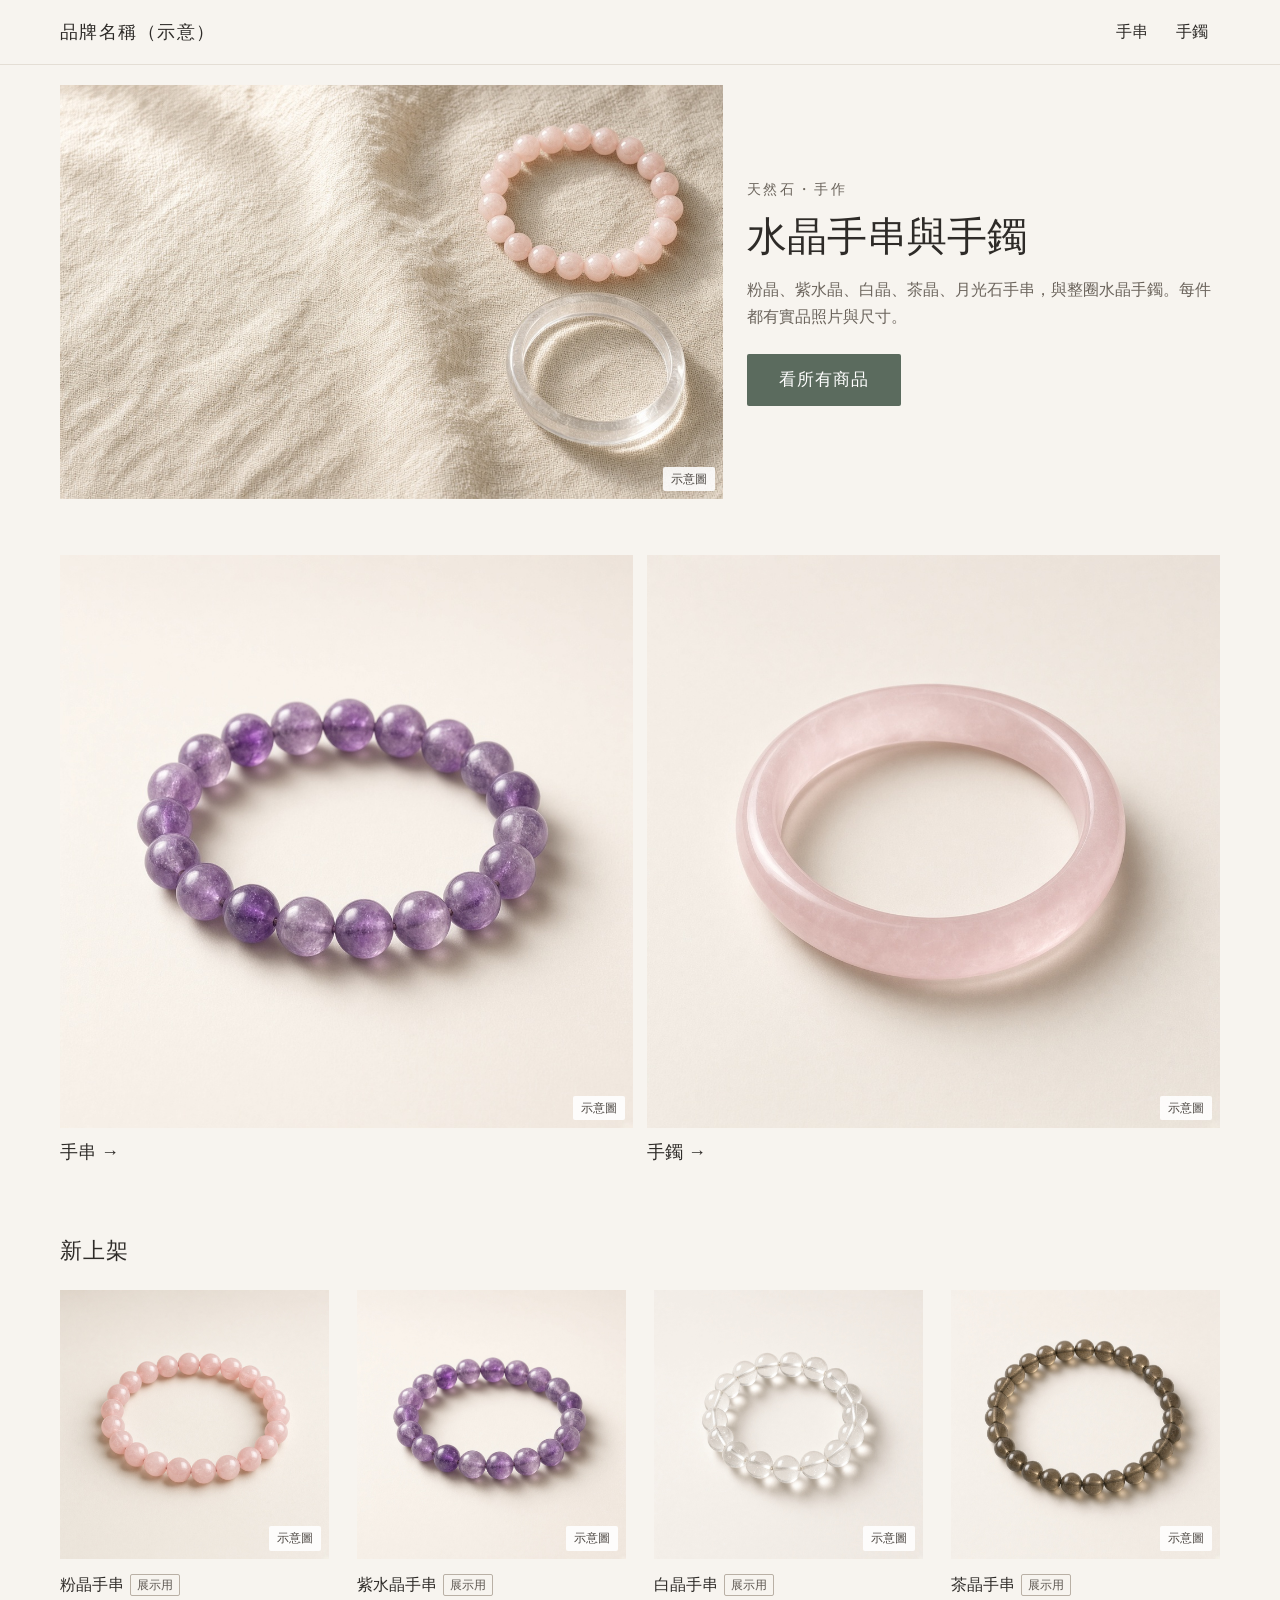
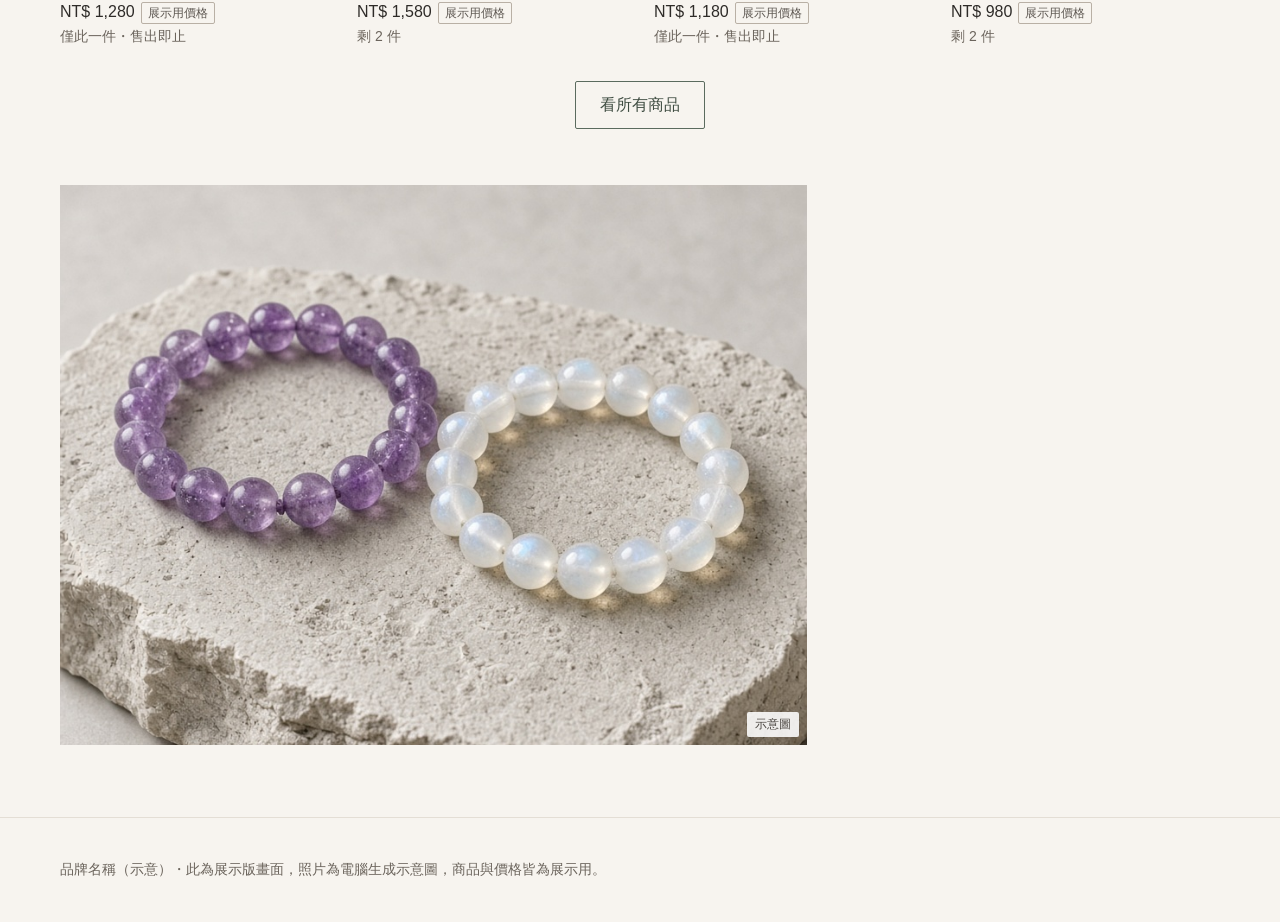
==== index.html @ 48b9628b "crystal showcase static" ====
<!doctype html><html lang="zh-Hant"><meta charset="utf-8"><meta name="viewport" content="width=device-width"><title>首頁</title><style>*{box-sizing:border-box;margin:0}body{font-family:'Noto Sans CJK TC','Noto Sans TC',sans-serif;background:#F7F4EF;color:#2E2B28;font-size:16px;line-height:1.7}
a{color:inherit;text-decoration:none}.wrap{max-width:1200px;margin:0 auto;padding:0 20px}
header{border-bottom:1px solid #E4DED5;background:#F7F4EF}header .wrap{display:flex;align-items:center;justify-content:space-between;min-height:64px}
.brand{font-size:18px;letter-spacing:.08em;font-weight:500}nav{display:flex;gap:4px}nav a{min-height:44px;min-width:44px;padding:0 12px;display:flex;align-items:center;font-size:16px}
.ph{position:relative;overflow:hidden;background:#EFEBE4}.ph img{display:block;width:100%;height:100%;object-fit:cover}
.tag{position:absolute;right:8px;bottom:8px;background:rgba(255,255,255,.88);color:#4A4540;font-size:12px;padding:2px 8px;border-radius:2px}
.demo{display:inline-block;font-size:12px;color:#5E5852;border:1px solid #B9B0A5;border-radius:2px;padding:0 6px;margin-left:6px;vertical-align:middle;line-height:20px;font-weight:400}
.btn{display:inline-flex;align-items:center;justify-content:center;min-height:52px;padding:0 32px;background:#5B6B5E;color:#fff;font-size:17px;letter-spacing:.06em;border-radius:2px}
.btn2{display:inline-flex;align-items:center;justify-content:center;min-height:48px;padding:0 24px;border:1px solid #5B6B5E;color:#3F4D42;font-size:16px;border-radius:2px}
.muted{color:#6B645C}h2{font-size:22px;font-weight:500;letter-spacing:.04em}
.grid{display:grid;grid-template-columns:1fr 1fr;gap:28px 14px}@media(min-width:900px){.grid{grid-template-columns:repeat(4,1fr);gap:40px 28px}}
.card .ph{aspect-ratio:1}.card .nm{margin-top:12px;font-size:16px}.card .pr{font-size:16px;font-weight:500}.card .st{font-size:14px;color:#6B645C}
footer{margin-top:72px;padding:40px 0;border-top:1px solid #E4DED5;font-size:14px;color:#6B645C}</style><body><header><div class="wrap"><a class="brand" href="index.html" style="min-height:44px;display:flex;align-items:center">品牌名稱（示意）</a><nav><a href="list.html">手串</a><a href="list.html">手鐲</a></nav></div></header><section class="wrap" style="padding-top:20px"><div class="hero" style="display:grid;gap:24px">
<div class="ph" style="aspect-ratio:16/10"><img src="photos/b1-linen.jpg" alt="手串與手鐲"><span class="tag">示意圖</span></div>
<div><p class="muted" style="font-size:14px;letter-spacing:.2em">天然石・手作</p><h1 style="font-size:30px;font-weight:500;line-height:1.4;margin:6px 0 12px">水晶手串與手鐲</h1>
<p class="muted" style="margin-bottom:24px">粉晶、紫水晶、白晶、茶晶、月光石手串，與整圈水晶手鐲。每件都有實品照片與尺寸。</p><a class="btn" href="list.html">看所有商品</a></div></div></section>
<section class="wrap" style="margin-top:56px"><div style="display:grid;grid-template-columns:1fr 1fr;gap:14px">
<a href="list.html"><div class="ph" style="aspect-ratio:1"><img src="photos/p2-amethyst.jpg" alt="手串"><span class="tag">示意圖</span></div><div style="min-height:48px;display:flex;align-items:center;font-size:18px">手串 →</div></a>
<a href="list.html"><div class="ph" style="aspect-ratio:1"><img src="photos/p6-rose-quartz-bangle.jpg" alt="手鐲"><span class="tag">示意圖</span></div><div style="min-height:48px;display:flex;align-items:center;font-size:18px">手鐲 →</div></a></div></section>
<section class="wrap" style="margin-top:56px"><h2 style="margin-bottom:20px">新上架</h2><div class="grid"><a class="card" href="product.html"><div class="ph"><img src="photos/p1-rose-quartz.jpg" alt="粉晶手串"><span class="tag">示意圖</span></div><div class="nm">粉晶手串<span class="demo">展示用</span></div><div class="pr">NT$ 1,280<span class="demo">展示用價格</span></div><div class="st">僅此一件・售出即止</div></a><a class="card" href="product.html"><div class="ph"><img src="photos/p2-amethyst.jpg" alt="紫水晶手串"><span class="tag">示意圖</span></div><div class="nm">紫水晶手串<span class="demo">展示用</span></div><div class="pr">NT$ 1,580<span class="demo">展示用價格</span></div><div class="st">剩 2 件</div></a><a class="card" href="product.html"><div class="ph"><img src="photos/p3-clear-quartz.jpg" alt="白晶手串"><span class="tag">示意圖</span></div><div class="nm">白晶手串<span class="demo">展示用</span></div><div class="pr">NT$ 1,180<span class="demo">展示用價格</span></div><div class="st">僅此一件・售出即止</div></a><a class="card" href="product.html"><div class="ph"><img src="photos/p4-smoky-quartz.jpg" alt="茶晶手串"><span class="tag">示意圖</span></div><div class="nm">茶晶手串<span class="demo">展示用</span></div><div class="pr">NT$ 980<span class="demo">展示用價格</span></div><div class="st">剩 2 件</div></a></div>
<div style="text-align:center;margin-top:32px"><a class="btn2" href="list.html">看所有商品</a></div></section>
<section class="wrap" style="margin-top:56px"><div class="ph" style="aspect-ratio:4/3;max-height:560px"><img src="photos/b2-stone.jpg" alt="手串" style="object-position:center 70%"><span class="tag">示意圖</span></div></section>
<style>@media(min-width:900px){.hero{grid-template-columns:1.4fr 1fr;align-items:center}.hero h1{font-size:40px!important}}</style><footer><div class="wrap">品牌名稱（示意）・此為展示版畫面，照片為電腦生成示意圖，商品與價格皆為展示用。</div></footer></body></html>
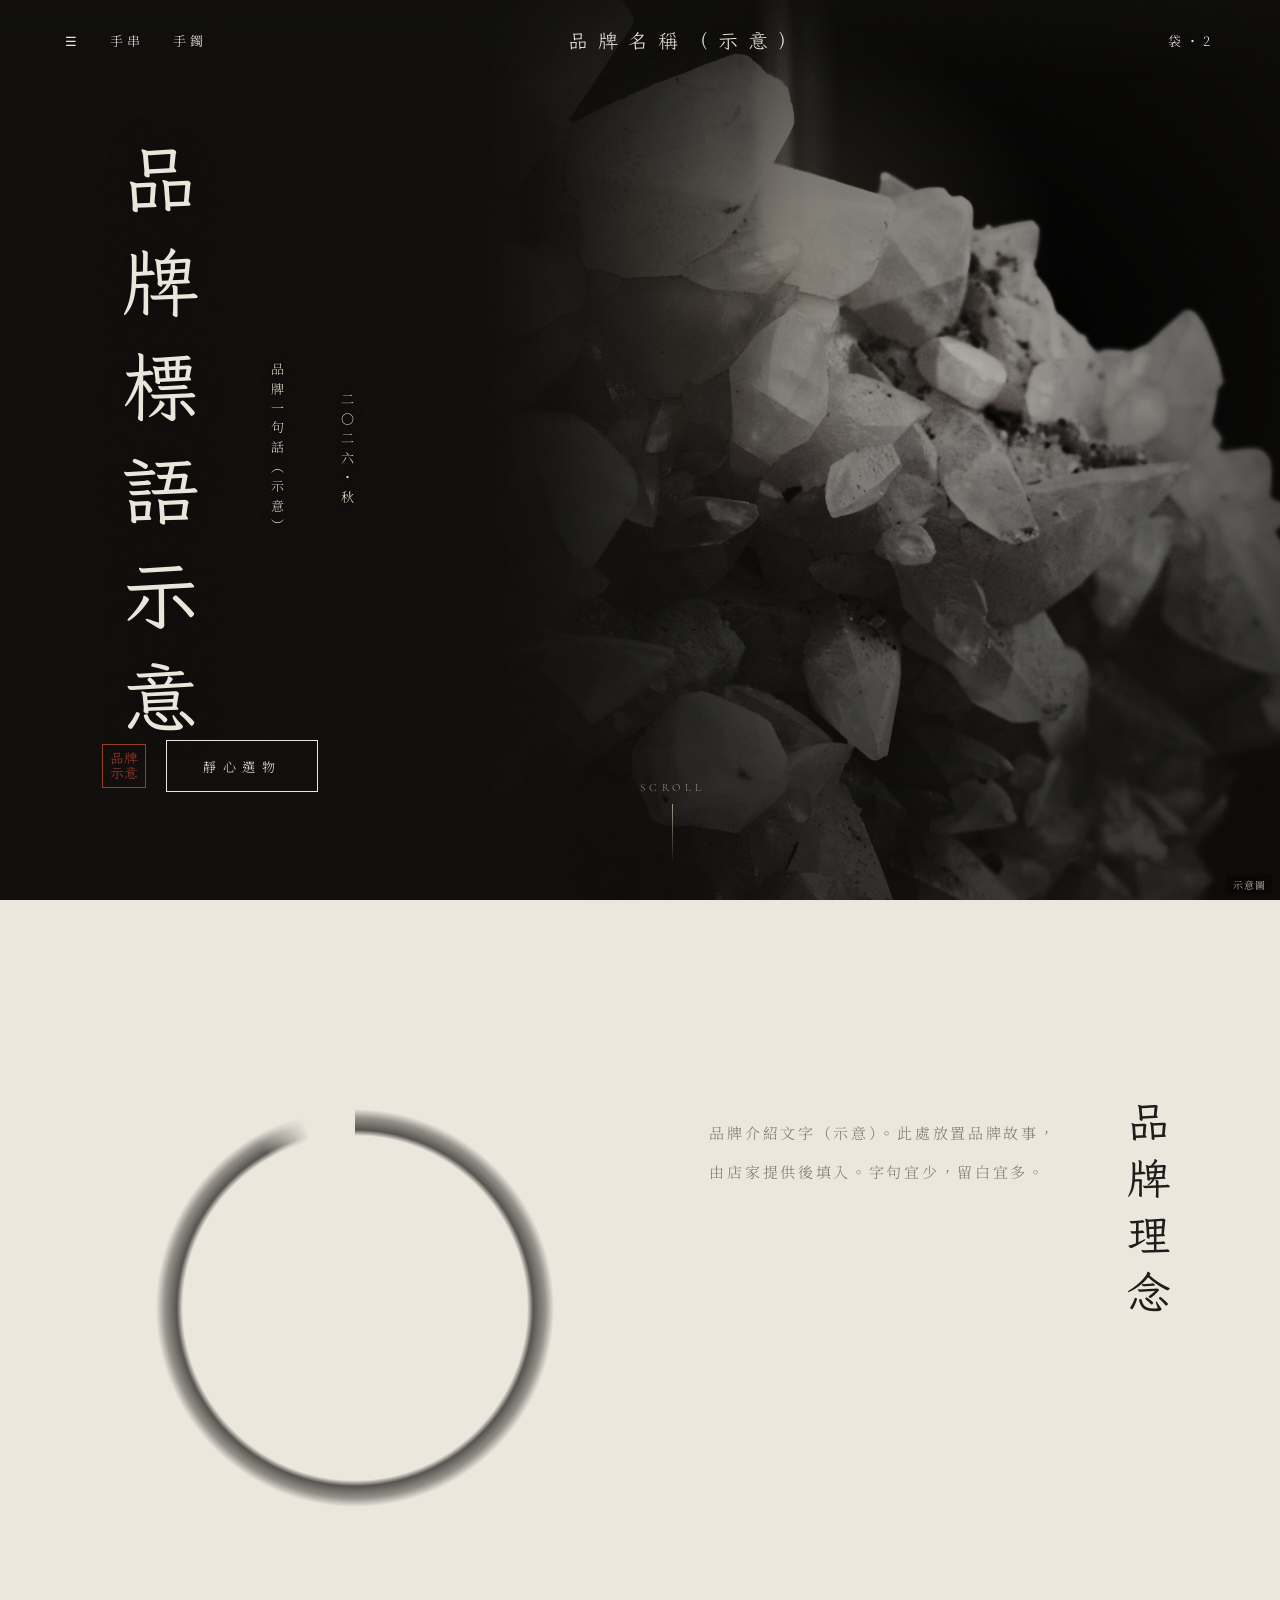
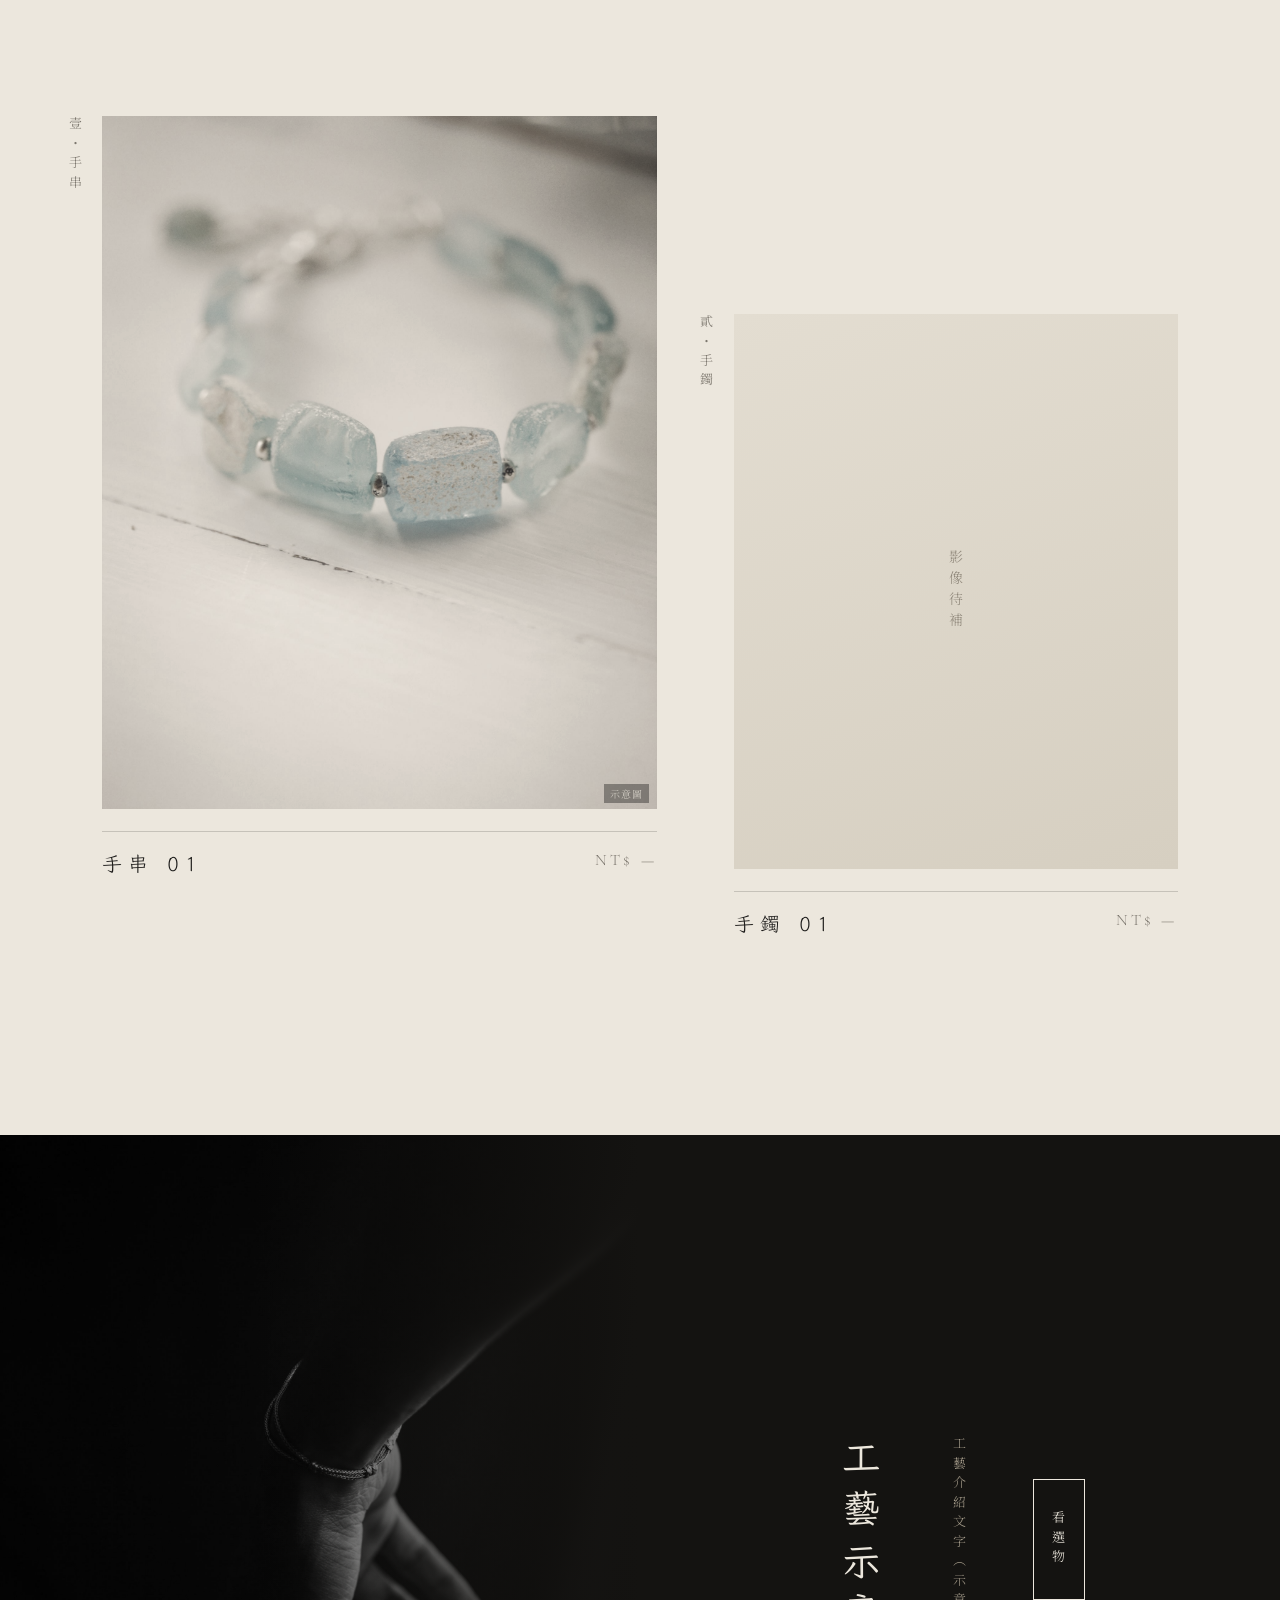
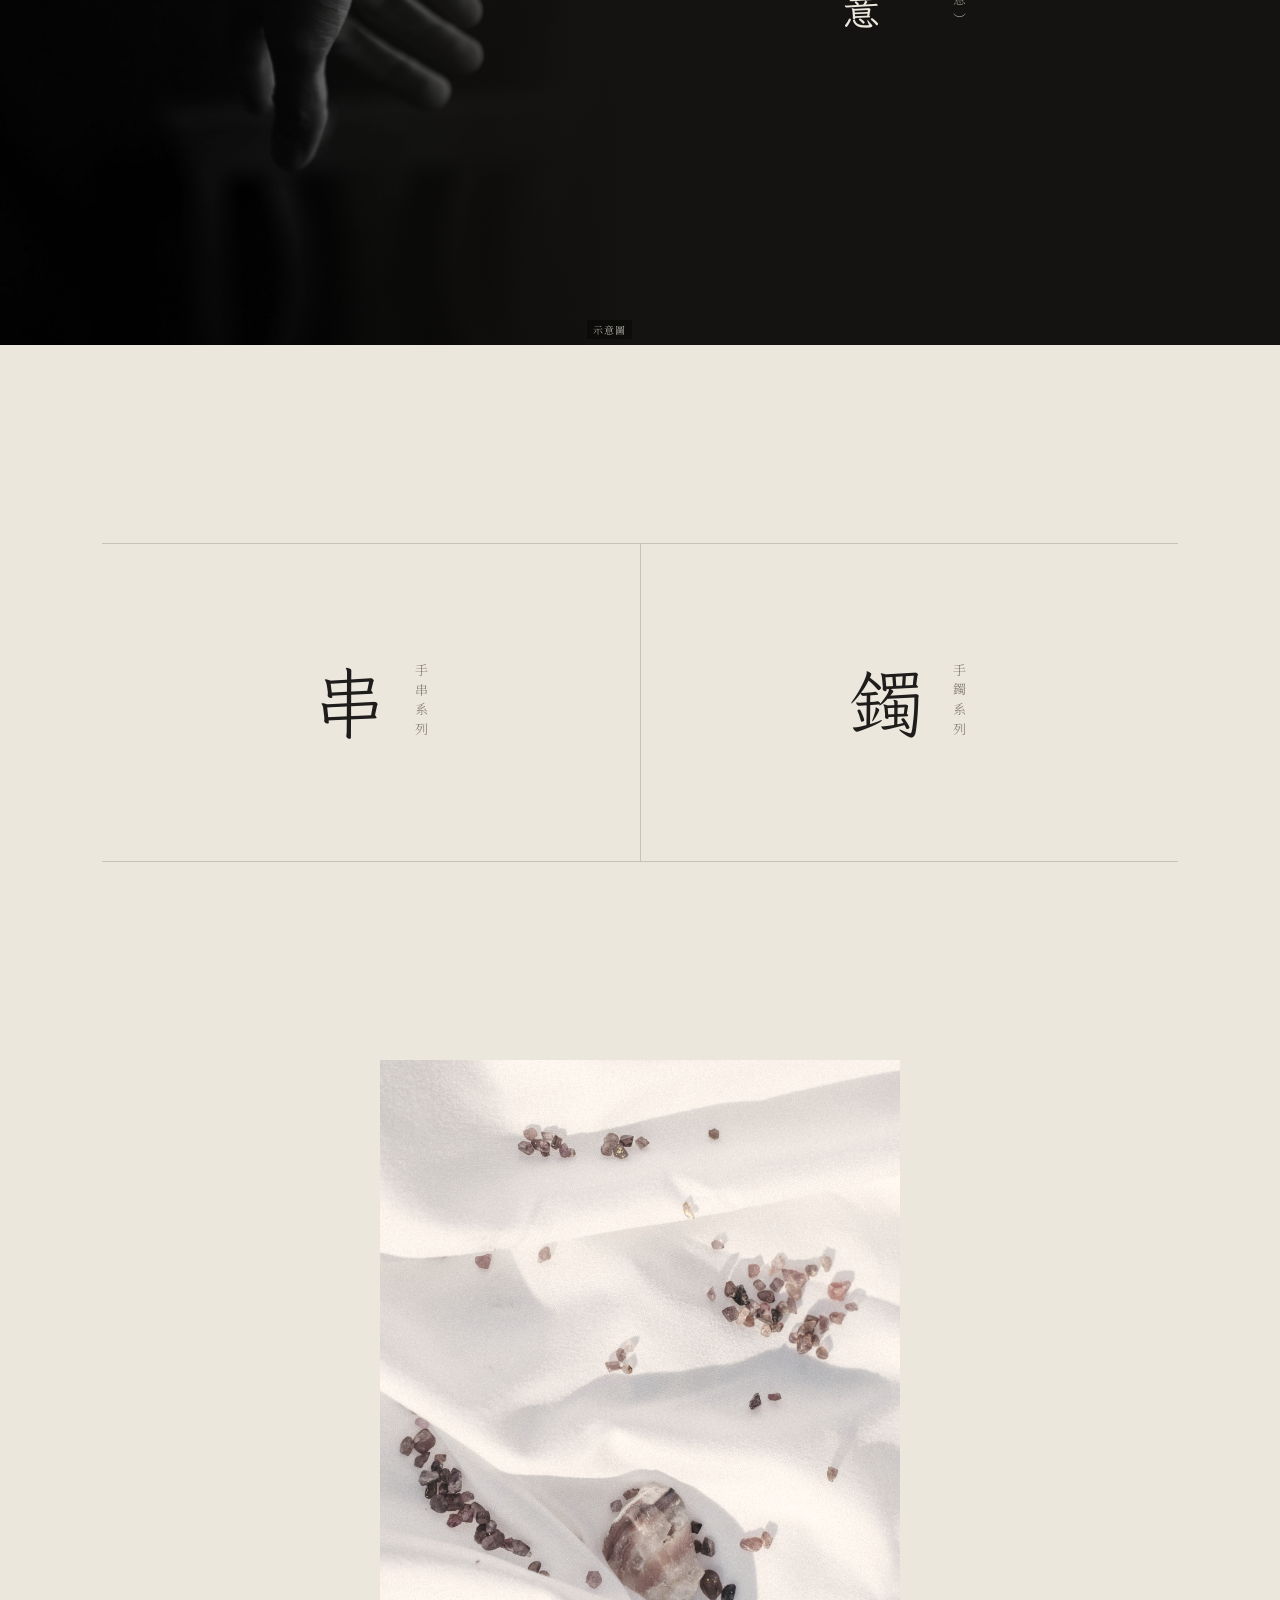
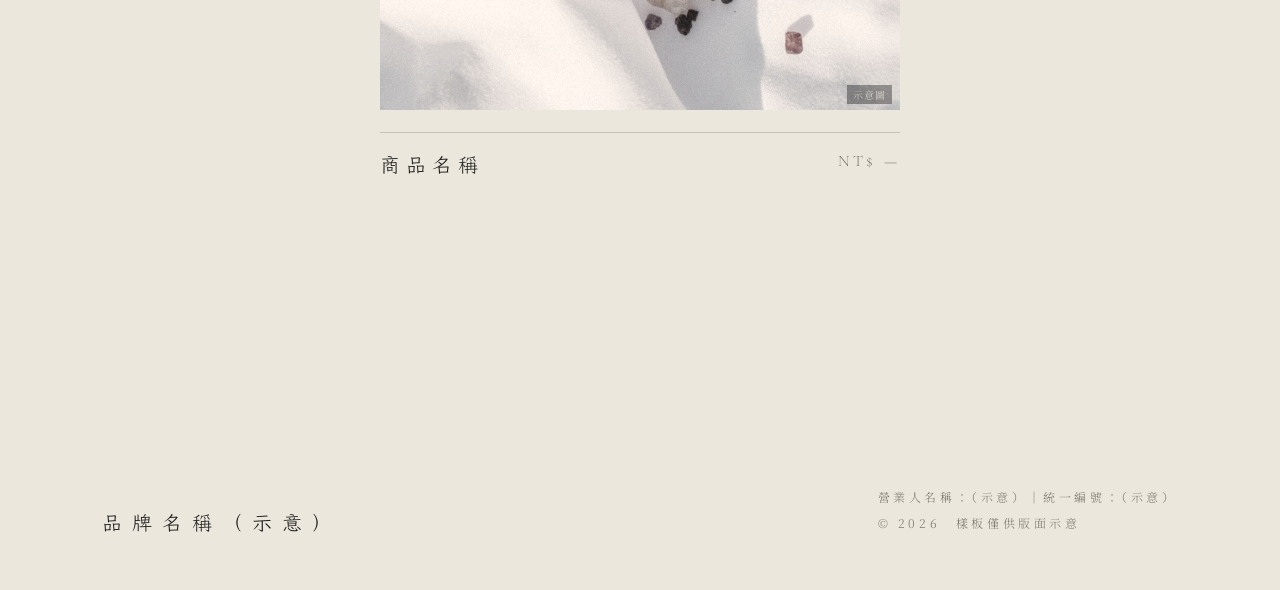
==== commit 5ad74435: "Showcase: switch to v5-zen template (dark/light alternating sections); old beige version kept in old" ====
--- a/index.html
+++ b/index.html
@@ -1,23 +1,77 @@
-<!doctype html><html lang="zh-Hant"><meta charset="utf-8"><meta name="viewport" content="width=device-width"><title>首頁</title><style>*{box-sizing:border-box;margin:0}body{font-family:'Noto Sans CJK TC','Noto Sans TC',sans-serif;background:#F7F4EF;color:#2E2B28;font-size:16px;line-height:1.7}
-a{color:inherit;text-decoration:none}.wrap{max-width:1200px;margin:0 auto;padding:0 20px}
-header{border-bottom:1px solid #E4DED5;background:#F7F4EF}header .wrap{display:flex;align-items:center;justify-content:space-between;min-height:64px}
-.brand{font-size:18px;letter-spacing:.08em;font-weight:500}nav{display:flex;gap:4px}nav a{min-height:44px;min-width:44px;padding:0 12px;display:flex;align-items:center;font-size:16px}
-.ph{position:relative;overflow:hidden;background:#EFEBE4}.ph img{display:block;width:100%;height:100%;object-fit:cover}
-.tag{position:absolute;right:8px;bottom:8px;background:rgba(255,255,255,.88);color:#4A4540;font-size:12px;padding:2px 8px;border-radius:2px}
-.demo{display:inline-block;font-size:12px;color:#5E5852;border:1px solid #B9B0A5;border-radius:2px;padding:0 6px;margin-left:6px;vertical-align:middle;line-height:20px;font-weight:400}
-.btn{display:inline-flex;align-items:center;justify-content:center;min-height:52px;padding:0 32px;background:#5B6B5E;color:#fff;font-size:17px;letter-spacing:.06em;border-radius:2px}
-.btn2{display:inline-flex;align-items:center;justify-content:center;min-height:48px;padding:0 24px;border:1px solid #5B6B5E;color:#3F4D42;font-size:16px;border-radius:2px}
-.muted{color:#6B645C}h2{font-size:22px;font-weight:500;letter-spacing:.04em}
-.grid{display:grid;grid-template-columns:1fr 1fr;gap:28px 14px}@media(min-width:900px){.grid{grid-template-columns:repeat(4,1fr);gap:40px 28px}}
-.card .ph{aspect-ratio:1}.card .nm{margin-top:12px;font-size:16px}.card .pr{font-size:16px;font-weight:500}.card .st{font-size:14px;color:#6B645C}
-footer{margin-top:72px;padding:40px 0;border-top:1px solid #E4DED5;font-size:14px;color:#6B645C}</style><body><header><div class="wrap"><a class="brand" href="index.html" style="min-height:44px;display:flex;align-items:center">品牌名稱（示意）</a><nav><a href="list.html">手串</a><a href="list.html">手鐲</a></nav></div></header><section class="wrap" style="padding-top:20px"><div class="hero" style="display:grid;gap:24px">
-<div class="ph" style="aspect-ratio:16/10"><img src="photos/b1-linen.jpg" alt="手串與手鐲"><span class="tag">示意圖</span></div>
-<div><p class="muted" style="font-size:14px;letter-spacing:.2em">天然石・手作</p><h1 style="font-size:30px;font-weight:500;line-height:1.4;margin:6px 0 12px">水晶手串與手鐲</h1>
-<p class="muted" style="margin-bottom:24px">粉晶、紫水晶、白晶、茶晶、月光石手串，與整圈水晶手鐲。每件都有實品照片與尺寸。</p><a class="btn" href="list.html">看所有商品</a></div></div></section>
-<section class="wrap" style="margin-top:56px"><div style="display:grid;grid-template-columns:1fr 1fr;gap:14px">
-<a href="list.html"><div class="ph" style="aspect-ratio:1"><img src="photos/p2-amethyst.jpg" alt="手串"><span class="tag">示意圖</span></div><div style="min-height:48px;display:flex;align-items:center;font-size:18px">手串 →</div></a>
-<a href="list.html"><div class="ph" style="aspect-ratio:1"><img src="photos/p6-rose-quartz-bangle.jpg" alt="手鐲"><span class="tag">示意圖</span></div><div style="min-height:48px;display:flex;align-items:center;font-size:18px">手鐲 →</div></a></div></section>
-<section class="wrap" style="margin-top:56px"><h2 style="margin-bottom:20px">新上架</h2><div class="grid"><a class="card" href="product.html"><div class="ph"><img src="photos/p1-rose-quartz.jpg" alt="粉晶手串"><span class="tag">示意圖</span></div><div class="nm">粉晶手串<span class="demo">展示用</span></div><div class="pr">NT$ 1,280<span class="demo">展示用價格</span></div><div class="st">僅此一件・售出即止</div></a><a class="card" href="product.html"><div class="ph"><img src="photos/p2-amethyst.jpg" alt="紫水晶手串"><span class="tag">示意圖</span></div><div class="nm">紫水晶手串<span class="demo">展示用</span></div><div class="pr">NT$ 1,580<span class="demo">展示用價格</span></div><div class="st">剩 2 件</div></a><a class="card" href="product.html"><div class="ph"><img src="photos/p3-clear-quartz.jpg" alt="白晶手串"><span class="tag">示意圖</span></div><div class="nm">白晶手串<span class="demo">展示用</span></div><div class="pr">NT$ 1,180<span class="demo">展示用價格</span></div><div class="st">僅此一件・售出即止</div></a><a class="card" href="product.html"><div class="ph"><img src="photos/p4-smoky-quartz.jpg" alt="茶晶手串"><span class="tag">示意圖</span></div><div class="nm">茶晶手串<span class="demo">展示用</span></div><div class="pr">NT$ 980<span class="demo">展示用價格</span></div><div class="st">剩 2 件</div></a></div>
-<div style="text-align:center;margin-top:32px"><a class="btn2" href="list.html">看所有商品</a></div></section>
-<section class="wrap" style="margin-top:56px"><div class="ph" style="aspect-ratio:4/3;max-height:560px"><img src="photos/b2-stone.jpg" alt="手串" style="object-position:center 70%"><span class="tag">示意圖</span></div></section>
-<style>@media(min-width:900px){.hero{grid-template-columns:1.4fr 1fr;align-items:center}.hero h1{font-size:40px!important}}</style><footer><div class="wrap">品牌名稱（示意）・此為展示版畫面，照片為電腦生成示意圖，商品與價格皆為展示用。</div></footer></body></html>+<!doctype html><html lang="zh-Hant"><head><meta charset="utf-8"><meta name="viewport" content="width=device-width,initial-scale=1"><title>品牌名稱（示意）</title>
+<link href="https://fonts.googleapis.com/css2?family=LXGW+WenKai+TC:wght@300;400&family=Noto+Serif+TC:wght@200;300;900&family=Cormorant+Garamond:ital,wght@0,300;1,300&display=swap" rel="stylesheet">
+<style>
+:root{--ink:#1e1d1b;--rice:#ece7dd;--tea:#b9a98c;--ash:#7d786f;--ln:rgba(30,29,27,.18);--wk:'LXGW WenKai TC','Noto Serif TC',serif;--tc:'Noto Serif TC','Noto Serif CJK TC',serif;--en:'Cormorant Garamond',serif}
+*{box-sizing:border-box}body{margin:0;background:var(--rice);color:var(--ink);font-family:var(--tc);font-weight:300}
+body:before{content:"";position:fixed;inset:0;pointer-events:none;z-index:50;opacity:.6;background:url("data:image/svg+xml,%3Csvg xmlns='http://www.w3.org/2000/svg' width='240' height='240'%3E%3Cfilter id='n'%3E%3CfeTurbulence baseFrequency='.6' numOctaves='4'/%3E%3CfeColorMatrix values='0 0 0 0 .3 0 0 0 0 .27 0 0 0 0 .22 0 0 0 .06 0'/%3E%3C/filter%3E%3Crect width='100%25' height='100%25' filter='url(%23n)'/%3E%3C/svg%3E")}
+a{color:inherit;text-decoration:none}
+.v{writing-mode:vertical-rl;letter-spacing:.5em;font-size:13px;color:var(--ash)}
+.tag{position:absolute;right:8px;bottom:6px;z-index:3;font-size:10px;letter-spacing:.1em;color:rgba(236,231,221,.85);background:rgba(0,0,0,.35);padding:2px 6px}
+header{position:fixed;inset:0 0 auto;z-index:20;display:flex;justify-content:space-between;align-items:center;padding:0 4vw;height:80px;color:var(--rice);background:linear-gradient(rgba(16,15,13,.6),transparent)}
+header nav{display:flex}header a{min-height:44px;min-width:44px;display:flex;align-items:center;padding:0 14px;font-size:13px;letter-spacing:.35em}
+.logo{font-family:var(--wk);font-size:20px;letter-spacing:.5em}
+/* hero: dark, single light */
+.hero{position:relative;height:100vh;min-height:640px;background:#100f0d;overflow:hidden;color:var(--rice)}
+.hero .img{position:absolute;right:0;top:0;width:62%;height:100%;overflow:hidden}
+.hero .img img{width:100%;height:100%;object-fit:cover;filter:grayscale(.85) sepia(.15) brightness(.75) contrast(1.15);animation:br 8s ease-out forwards;opacity:0}@keyframes br{to{opacity:1}}
+.hero .img:after{content:"";position:absolute;inset:0;background:linear-gradient(90deg,#100f0d,transparent 40%),radial-gradient(ellipse 55% 50% at 60% 40%,transparent,rgba(16,15,13,.75))}
+.mist{position:absolute;inset:0;background:radial-gradient(ellipse 30% 40% at 62% 30%,rgba(236,220,190,.14),transparent 70%);animation:m 7s ease-in-out infinite alternate;pointer-events:none}@keyframes m{to{transform:translate(-3%,4%);opacity:.6}}
+.hero .t{position:absolute;left:8vw;top:0;bottom:0;display:flex;gap:4vw;align-items:center;z-index:3}
+.hero h1{writing-mode:vertical-rl;font-family:var(--wk);font-weight:400;font-size:clamp(46px,6vw,92px);letter-spacing:.35em;margin:0;line-height:1.5;text-shadow:0 0 30px rgba(0,0,0,.6)}
+.hero .v{color:#e6dccb;text-shadow:0 0 12px rgba(0,0,0,.9),0 0 3px rgba(0,0,0,.8)}
+.seal{display:inline-flex;width:44px;height:44px;border:1px solid #9b3b2a;color:#9b3b2a;font-family:var(--wk);font-size:14px;align-items:center;justify-content:center;line-height:1.1;text-align:center}
+.btn{display:inline-flex;align-items:center;justify-content:center;min-height:52px;padding:0 36px;border:1px solid currentColor;font-size:13px;letter-spacing:.5em;transition:.6s}
+.btn:hover{background:var(--rice);color:var(--ink)}.btn.d:hover{background:var(--ink);color:var(--rice)}
+.scroll{position:absolute;left:50%;bottom:4vh;z-index:3;display:flex;flex-direction:column;align-items:center;gap:10px;color:#9f9786;font-family:var(--en);font-size:11px;letter-spacing:.4em}.scroll:after{content:"";width:1px;height:60px;background:linear-gradient(#9f9786,transparent)}
+section{padding:22vh 8vw;position:relative}
+.ma{display:grid;grid-template-columns:1fr auto;gap:8vw;align-items:start;max-width:1100px;margin:auto}
+.ma h2{font-family:var(--wk);font-weight:400;font-size:clamp(32px,3.4vw,54px);letter-spacing:.3em;writing-mode:vertical-rl;margin:0;height:auto}
+.ma p{line-height:2.6;letter-spacing:.18em;color:var(--ash);max-width:24em;font-size:15px}
+.enso{width:min(34vw,420px);aspect-ratio:1;border-radius:50%;position:relative;margin:auto;background:radial-gradient(circle at 50% 50%,transparent 58%,rgba(30,29,27,.85) 60%,rgba(30,29,27,.5) 64%,transparent 67%);-webkit-mask:conic-gradient(#000 0 330deg,transparent 345deg);mask:conic-gradient(#000 0 330deg,transparent 345deg);opacity:.85}
+.items{display:grid;grid-template-columns:5fr 4fr;gap:6vw;max-width:1200px;margin:auto}
+.item{position:relative}.item .pic{position:relative;overflow:hidden;background:#d8d1c4}.item .pic img{width:100%;display:block;aspect-ratio:4/5;object-fit:cover;filter:grayscale(.6) sepia(.12);transition:transform 1.8s cubic-bezier(.2,.7,.2,1),filter 1.2s}.item:hover img{transform:scale(1.05);filter:grayscale(.2)}
+.item .info{display:flex;justify-content:space-between;align-items:flex-start;margin-top:22px;border-top:1px solid var(--ln);padding-top:18px}
+.item .nm{font-family:var(--wk);font-size:20px;letter-spacing:.3em}.item .pr{font-family:var(--en);letter-spacing:.2em;color:var(--ash)}
+.item .vv{position:absolute;left:-36px;top:0}
+.item.b{margin-top:22vh}
+.void{aspect-ratio:4/5;display:flex;align-items:center;justify-content:center;background:linear-gradient(160deg,#e3ddd1,#d6cfc1);position:relative}
+.void .v{font-size:14px;color:#8f877a}
+.dark{background:#141311;color:var(--rice);display:grid;grid-template-columns:1fr 1fr;padding:0;min-height:90vh}
+.dark .pic{position:relative;overflow:hidden}.dark .pic img{position:absolute;inset:0;width:100%;height:100%;object-fit:cover;filter:grayscale(1) brightness(.7)}
+.dark .pic:after{content:"";position:absolute;inset:0;background:linear-gradient(90deg,transparent 40%,#141311)}
+.dark .tx{display:flex;gap:5vw;align-items:center;justify-content:center;padding:14vh 6vw}
+.dark h2{writing-mode:vertical-rl;font-family:var(--wk);font-weight:400;font-size:clamp(30px,3vw,48px);letter-spacing:.35em;margin:0}
+.cats{display:grid;grid-template-columns:1fr 1fr;max-width:1100px;margin:auto;border-top:1px solid var(--ln);border-bottom:1px solid var(--ln)}
+.cats a{display:flex;align-items:center;justify-content:center;gap:24px;padding:12vh 0;transition:.6s;min-height:44px}.cats a+a{border-left:1px solid var(--ln)}.cats a:hover{background:rgba(185,169,140,.18)}
+.cats .k{font-family:var(--wk);font-size:clamp(56px,6vw,96px);font-weight:300;color:var(--ink)}
+footer{padding:12vh 8vw 6vh;display:flex;justify-content:space-between;align-items:flex-end;color:var(--ash);font-size:12px;letter-spacing:.3em}
+.rv{opacity:0;filter:blur(6px);transition:opacity 1.8s ease,filter 1.8s ease}.rv.on{opacity:1;filter:none}
+@media(max-width:760px){.scroll{display:none}header nav a.h{display:none}.logo{font-size:15px;letter-spacing:.35em}
+.hero .img{width:100%}.hero .img:after{background:linear-gradient(90deg,rgba(16,15,13,.82),rgba(16,15,13,.35) 75%),linear-gradient(rgba(16,15,13,.6),transparent 30%,rgba(16,15,13,.85))}
+.hero .t{left:8vw;right:8vw;top:14vh;bottom:auto;align-items:flex-start}.hero h1{font-size:44px}.hero .cta{position:absolute;left:8vw;bottom:14vh;z-index:4}
+section{padding:14vh 8vw}.ma{grid-template-columns:1fr;gap:6vh}.ma h2{writing-mode:horizontal-tb}.enso{width:70vw}
+.items{grid-template-columns:1fr;gap:10vh}.item.b{margin-top:0;width:80%;margin-left:auto}.item .vv{display:none}
+.dark{grid-template-columns:1fr}.dark .pic{min-height:56vh}.dark .pic:after{background:linear-gradient(transparent 50%,#141311)}
+.cats a{padding:8vh 0;flex-direction:column;gap:10px}.cats .v{writing-mode:horizontal-tb}footer{flex-direction:column;align-items:flex-start;gap:20px}}
+</style></head><body>
+<header><nav><a href="list.html" aria-label="選單">☰</a><a class="h" href="list.html#s">手串</a><a class="h" href="list.html#b">手鐲</a></nav><a class="logo" href="index.html">品牌名稱（示意）</a><nav><a href="cart.html">袋・2</a></nav></header>
+<div class="hero"><div class="img"><img src="assets/quartz-dark.jpg" alt=""><span class="tag">示意圖</span></div><div class="mist"></div>
+<div class="t"><h1>品牌標語示意</h1><div class="v">品牌一句話（示意）</div><div class="v">二〇二六・秋</div></div>
+<div class="cta" style="position:absolute;left:8vw;bottom:12vh;z-index:4;display:flex;align-items:center;gap:20px"><span class="seal">品牌<br>示意</span><a class="btn" href="list.html">靜心選物</a></div>
+<div class="scroll">SCROLL</div></div>
+
+<section><div class="ma rv"><div><div class="enso"></div></div><div style="display:flex;gap:4vw;flex-direction:row-reverse"><h2>品牌理念</h2><p>品牌介紹文字（示意）。此處放置品牌故事，由店家提供後填入。字句宜少，留白宜多。</p></div></div></section>
+
+<section style="padding-top:0"><div class="items">
+<a class="item rv" href="product.html"><div class="v vv">壹・手串</div><div class="pic"><img src="assets/bracelet-a.jpg" alt=""><span class="tag">示意圖</span></div><div class="info"><span class="nm">手串 01</span><span class="pr">NT$ —</span></div></a>
+<a class="item b rv" href="product.html"><div class="v vv">貳・手鐲</div><div class="void"><span class="v">影像待補</span></div><div class="info"><span class="nm">手鐲 01</span><span class="pr">NT$ —</span></div></a>
+</div></section>
+
+<section class="dark"><div class="pic"><img src="assets/dark-hand.jpg" alt=""><span class="tag">示意圖</span></div><div class="tx rv"><h2>工藝示意</h2><div class="v" style="color:#a39a89;height:16em">工藝介紹文字（示意）</div><a class="btn" href="list.html" style="writing-mode:vertical-rl;padding:30px 0;min-width:52px">看選物</a></div></section>
+
+<section><div class="cats rv"><a href="list.html#s"><span class="k">串</span><span class="v">手串系列</span></a><a href="list.html#b"><span class="k">鐲</span><span class="v">手鐲系列</span></a></div></section>
+
+<section style="padding-top:0;display:grid;place-items:center"><div class="item rv" style="width:min(520px,80vw)"><div class="pic"><img src="assets/stones-fabric.jpg" alt=""><span class="tag">示意圖</span></div><div class="info"><span class="nm">商品名稱</span><span class="pr">NT$ —</span></div></div></section>
+<footer><span class="logo" style="color:var(--ink)">品牌名稱（示意）</span><span style="line-height:2.2">營業人名稱：（示意）｜統一編號：（示意）<br>© 2026　樣板僅供版面示意</span></footer>
+<script>const io=new IntersectionObserver(es=>es.forEach(e=>{if(e.isIntersecting){e.target.classList.add('on');io.unobserve(e.target)}}),{threshold:.1});document.querySelectorAll('.rv').forEach(el=>io.observe(el));</script>
+</body></html>
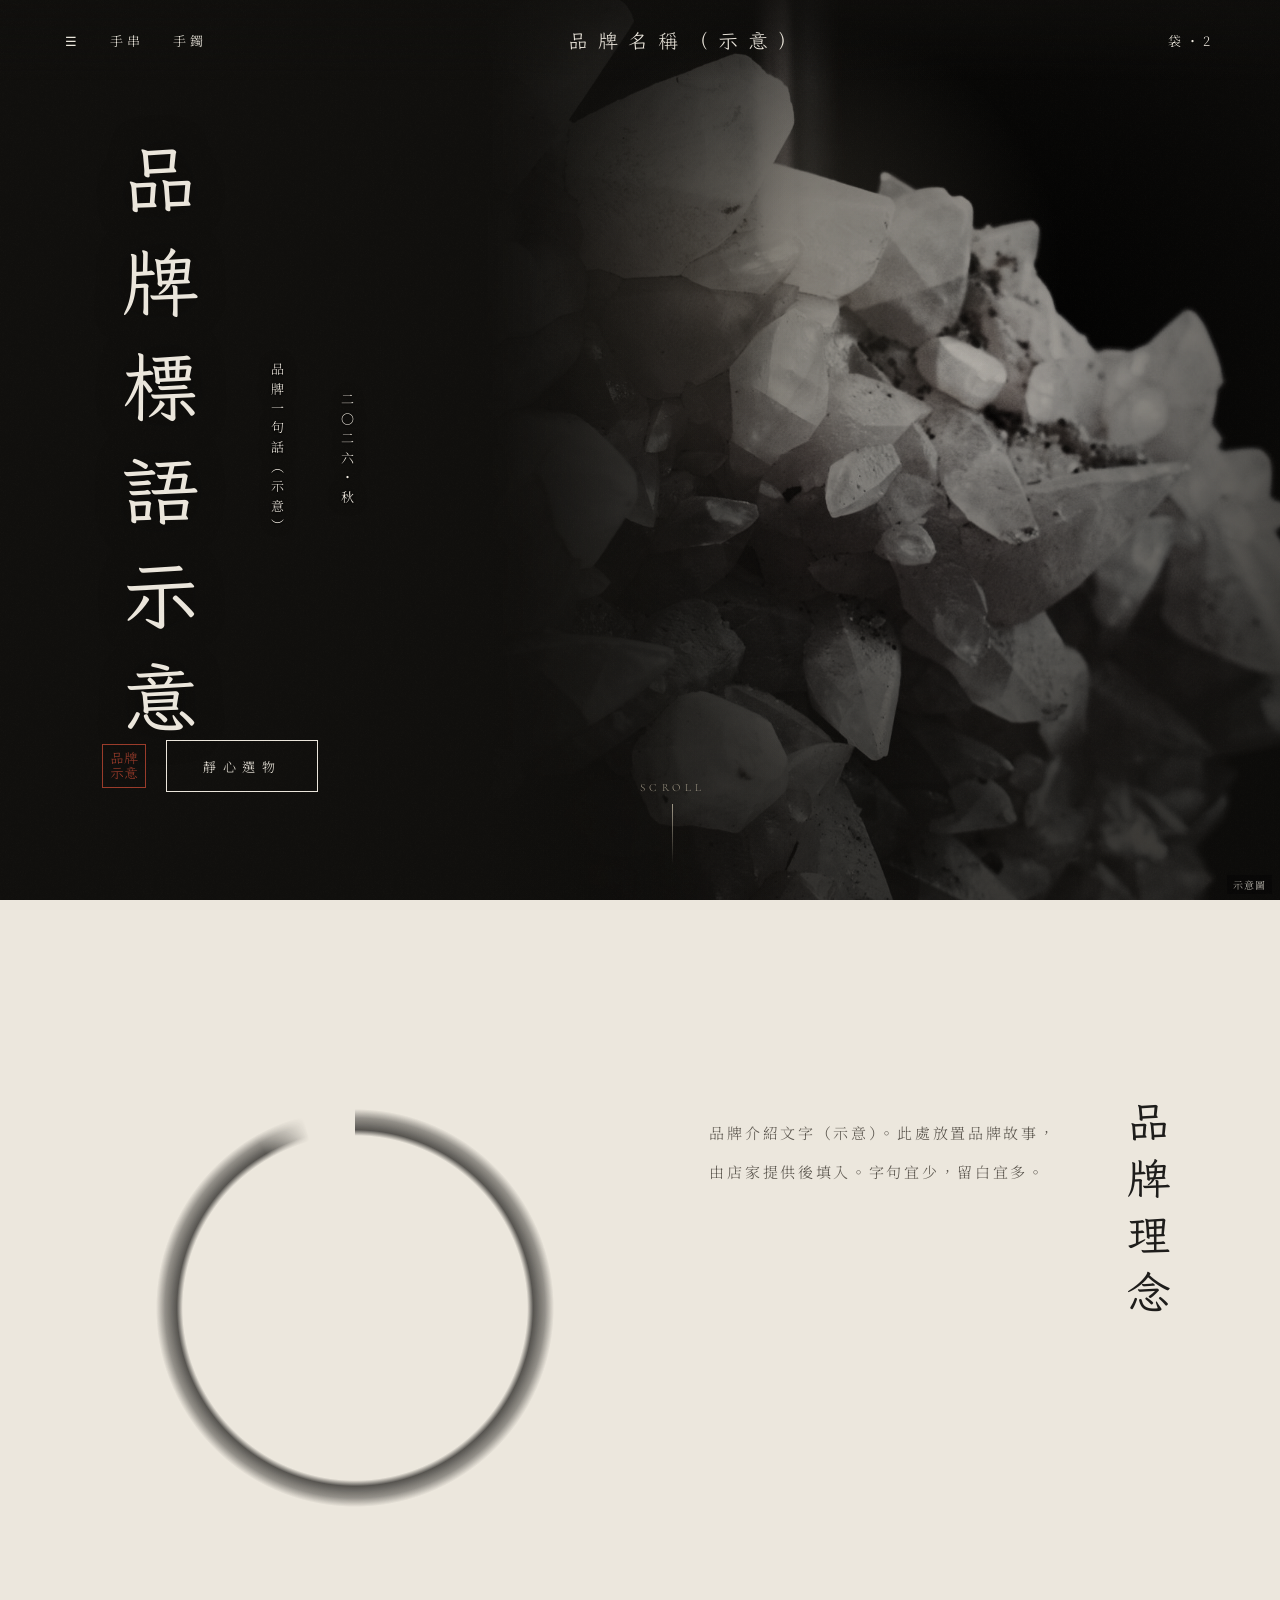
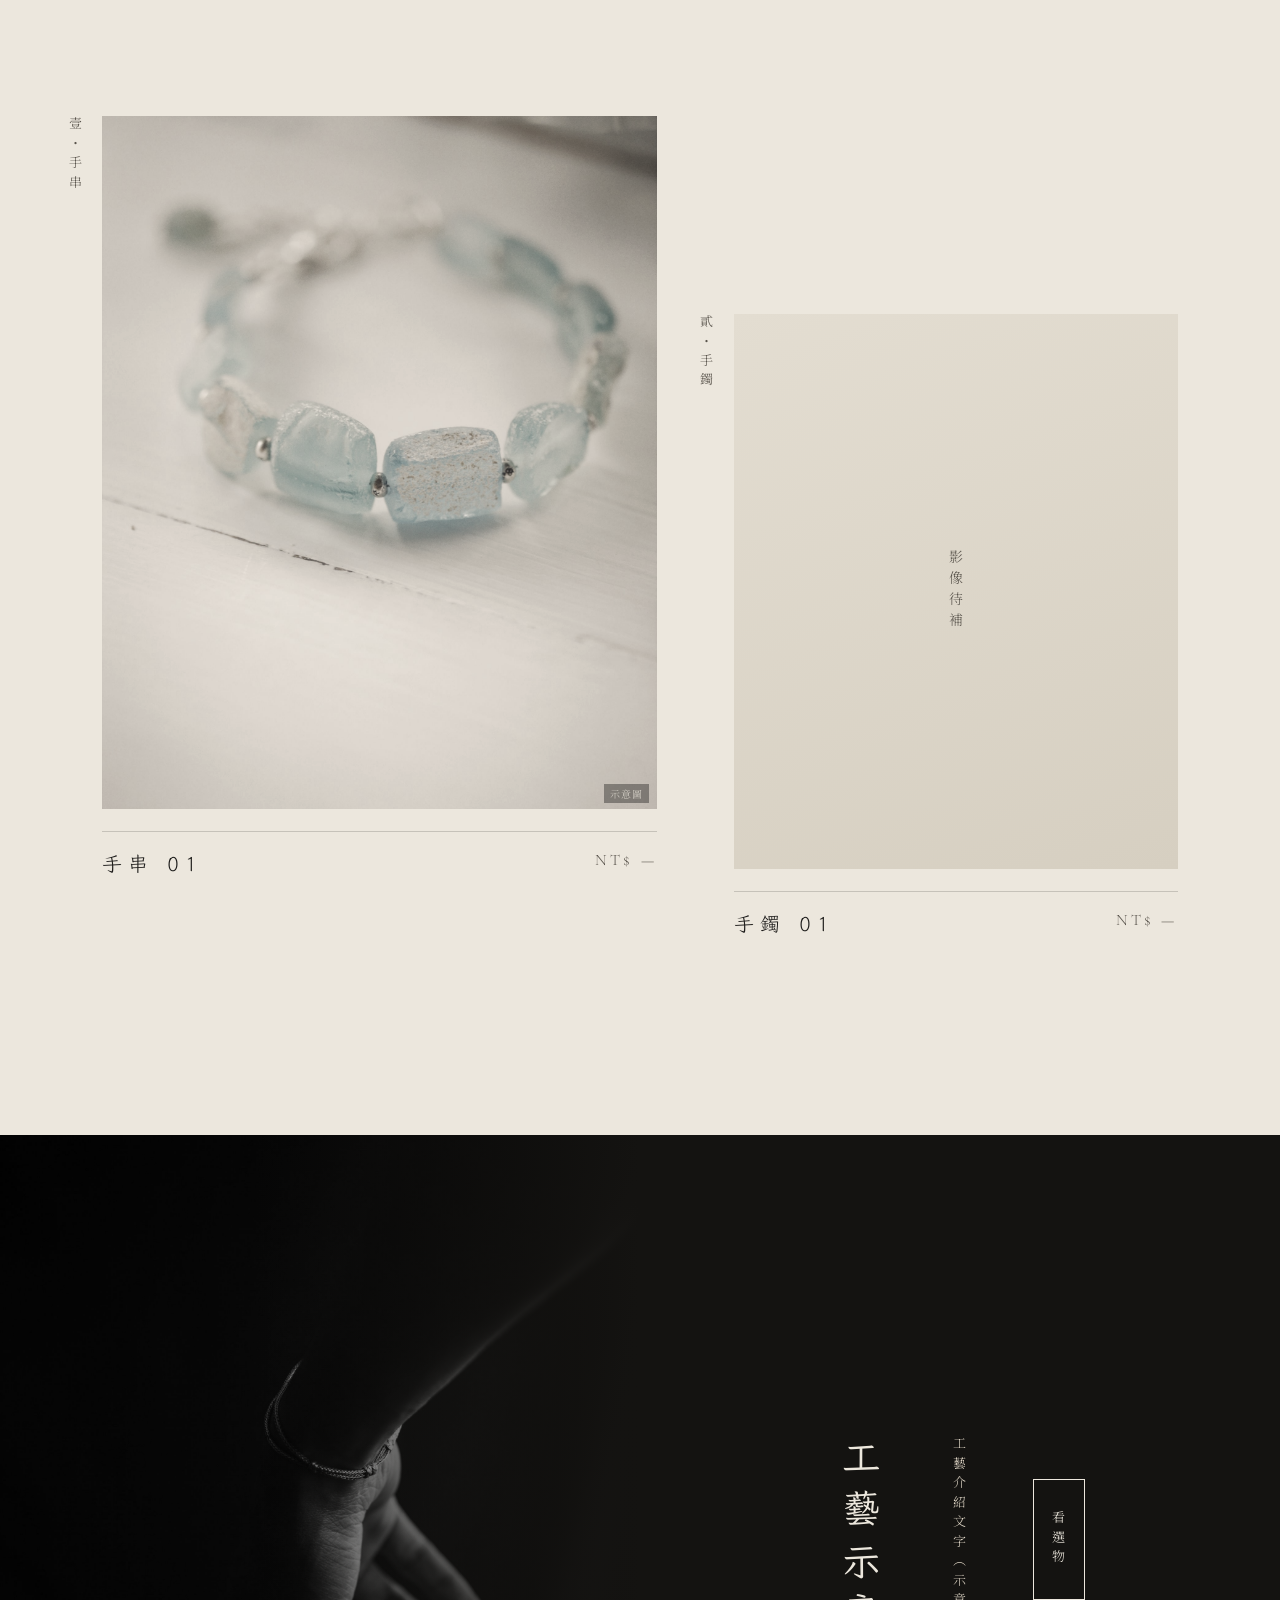
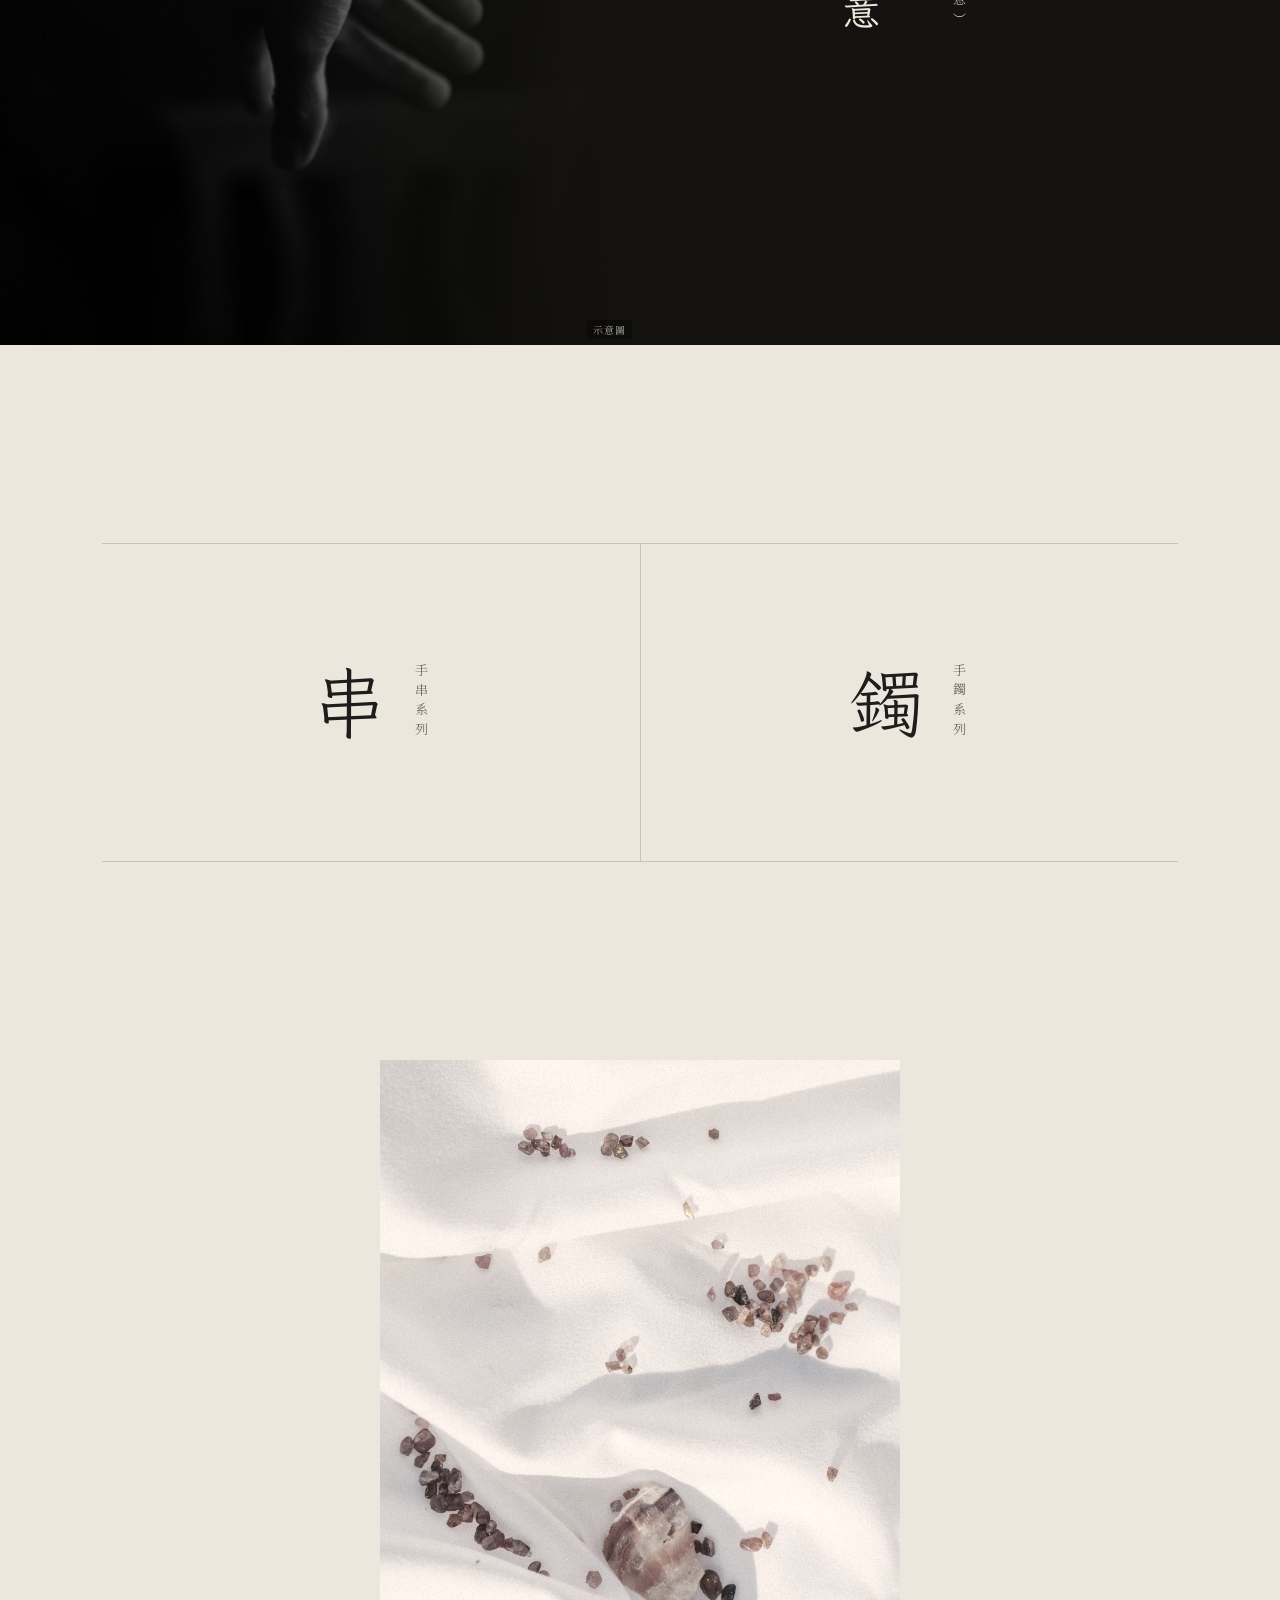
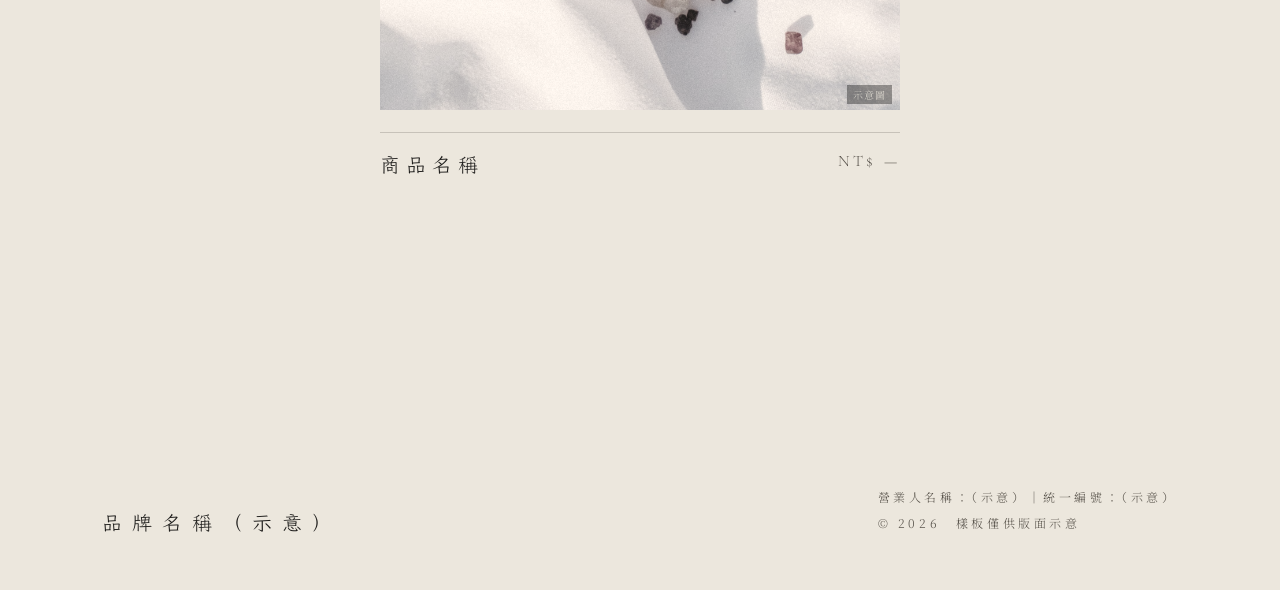
==== commit 7fb78c5e: "小修四項：首頁頁首實底、商品頁底部列、手機篩選面板、小字對比 - index.html：頁首在 hero 內透明，hero 底部距頁首約 60px 時切換為   rgba(236,231,221,.9" ====
--- a/index.html
+++ b/index.html
@@ -1,13 +1,17 @@
 <!doctype html><html lang="zh-Hant"><head><meta charset="utf-8"><meta name="viewport" content="width=device-width,initial-scale=1"><title>品牌名稱（示意）</title>
 <link href="https://fonts.googleapis.com/css2?family=LXGW+WenKai+TC:wght@300;400&family=Noto+Serif+TC:wght@200;300;900&family=Cormorant+Garamond:ital,wght@0,300;1,300&display=swap" rel="stylesheet">
 <style>
-:root{--ink:#1e1d1b;--rice:#ece7dd;--tea:#b9a98c;--ash:#7d786f;--ln:rgba(30,29,27,.18);--wk:'LXGW WenKai TC','Noto Serif TC',serif;--tc:'Noto Serif TC','Noto Serif CJK TC',serif;--en:'Cormorant Garamond',serif}
+:root{--ink:#1e1d1b;--rice:#ece7dd;--tea:#b9a98c;--ash:#5a554d;--ln:rgba(30,29,27,.18);--wk:'LXGW WenKai TC','Noto Serif TC',serif;--tc:'Noto Serif TC','Noto Serif CJK TC',serif;--en:'Cormorant Garamond',serif}
 *{box-sizing:border-box}body{margin:0;background:var(--rice);color:var(--ink);font-family:var(--tc);font-weight:300}
 body:before{content:"";position:fixed;inset:0;pointer-events:none;z-index:50;opacity:.6;background:url("data:image/svg+xml,%3Csvg xmlns='http://www.w3.org/2000/svg' width='240' height='240'%3E%3Cfilter id='n'%3E%3CfeTurbulence baseFrequency='.6' numOctaves='4'/%3E%3CfeColorMatrix values='0 0 0 0 .3 0 0 0 0 .27 0 0 0 0 .22 0 0 0 .06 0'/%3E%3C/filter%3E%3Crect width='100%25' height='100%25' filter='url(%23n)'/%3E%3C/svg%3E")}
 a{color:inherit;text-decoration:none}
 .v{writing-mode:vertical-rl;letter-spacing:.5em;font-size:13px;color:var(--ash)}
 .tag{position:absolute;right:8px;bottom:6px;z-index:3;font-size:10px;letter-spacing:.1em;color:rgba(236,231,221,.85);background:rgba(0,0,0,.35);padding:2px 6px}
-header{position:fixed;inset:0 0 auto;z-index:20;display:flex;justify-content:space-between;align-items:center;padding:0 4vw;height:80px;color:var(--rice);background:linear-gradient(rgba(16,15,13,.6),transparent)}
+header{position:fixed;inset:0 0 auto;z-index:20;display:flex;justify-content:space-between;align-items:center;padding:0 4vw;height:80px;color:var(--rice);transition:color .5s ease}
+/* 頁首：hero 內透明，捲過 hero 後加實底（.solid） */
+header:before,header:after{content:"";position:absolute;inset:0;z-index:-1;pointer-events:none;transition:opacity .5s ease}header:before{background:linear-gradient(rgba(16,15,13,.6),transparent)}
+header:after{background:rgba(236,231,221,.92);-webkit-backdrop-filter:blur(10px);backdrop-filter:blur(10px);border-bottom:1px solid var(--ln);opacity:0}
+header.solid{color:var(--ink)}header.solid:before{opacity:0}header.solid:after{opacity:1}
 header nav{display:flex}header a{min-height:44px;min-width:44px;display:flex;align-items:center;padding:0 14px;font-size:13px;letter-spacing:.35em}
 .logo{font-family:var(--wk);font-size:20px;letter-spacing:.5em}
 /* hero: dark, single light */
@@ -18,7 +22,7 @@
 .mist{position:absolute;inset:0;background:radial-gradient(ellipse 30% 40% at 62% 30%,rgba(236,220,190,.14),transparent 70%);animation:m 7s ease-in-out infinite alternate;pointer-events:none}@keyframes m{to{transform:translate(-3%,4%);opacity:.6}}
 .hero .t{position:absolute;left:8vw;top:0;bottom:0;display:flex;gap:4vw;align-items:center;z-index:3}
 .hero h1{writing-mode:vertical-rl;font-family:var(--wk);font-weight:400;font-size:clamp(46px,6vw,92px);letter-spacing:.35em;margin:0;line-height:1.5;text-shadow:0 0 30px rgba(0,0,0,.6)}
-.hero .v{color:#e6dccb;text-shadow:0 0 12px rgba(0,0,0,.9),0 0 3px rgba(0,0,0,.8)}
+.hero .v{color:#f6f0e6;text-shadow:0 0 14px rgba(0,0,0,.95),0 0 4px rgba(0,0,0,.95),0 1px 2px rgba(0,0,0,.9)}
 .seal{display:inline-flex;width:44px;height:44px;border:1px solid #9b3b2a;color:#9b3b2a;font-family:var(--wk);font-size:14px;align-items:center;justify-content:center;line-height:1.1;text-align:center}
 .btn{display:inline-flex;align-items:center;justify-content:center;min-height:52px;padding:0 36px;border:1px solid currentColor;font-size:13px;letter-spacing:.5em;transition:.6s}
 .btn:hover{background:var(--rice);color:var(--ink)}.btn.d:hover{background:var(--ink);color:var(--rice)}
@@ -35,7 +39,7 @@
 .item .vv{position:absolute;left:-36px;top:0}
 .item.b{margin-top:22vh}
 .void{aspect-ratio:4/5;display:flex;align-items:center;justify-content:center;background:linear-gradient(160deg,#e3ddd1,#d6cfc1);position:relative}
-.void .v{font-size:14px;color:#8f877a}
+.void .v{font-size:14px;color:var(--ash)}
 .dark{background:#141311;color:var(--rice);display:grid;grid-template-columns:1fr 1fr;padding:0;min-height:90vh}
 .dark .pic{position:relative;overflow:hidden}.dark .pic img{position:absolute;inset:0;width:100%;height:100%;object-fit:cover;filter:grayscale(1) brightness(.7)}
 .dark .pic:after{content:"";position:absolute;inset:0;background:linear-gradient(90deg,transparent 40%,#141311)}
@@ -52,7 +56,7 @@
 section{padding:14vh 8vw}.ma{grid-template-columns:1fr;gap:6vh}.ma h2{writing-mode:horizontal-tb}.enso{width:70vw}
 .items{grid-template-columns:1fr;gap:10vh}.item.b{margin-top:0;width:80%;margin-left:auto}.item .vv{display:none}
 .dark{grid-template-columns:1fr}.dark .pic{min-height:56vh}.dark .pic:after{background:linear-gradient(transparent 50%,#141311)}
-.cats a{padding:8vh 0;flex-direction:column;gap:10px}.cats .v{writing-mode:horizontal-tb}footer{flex-direction:column;align-items:flex-start;gap:20px}}
+.cats a{padding:8vh 0;flex-direction:column;gap:10px}.cats .v{writing-mode:horizontal-tb}footer{flex-direction:column;align-items:flex-start;gap:20px;font-size:13px}.v{font-size:13px}.hero .v{font-size:14px}.tag{font-size:13px}}
 </style></head><body>
 <header><nav><a href="list.html" aria-label="選單">☰</a><a class="h" href="list.html#s">手串</a><a class="h" href="list.html#b">手鐲</a></nav><a class="logo" href="index.html">品牌名稱（示意）</a><nav><a href="cart.html">袋・2</a></nav></header>
 <div class="hero"><div class="img"><img src="assets/quartz-dark.jpg" alt=""><span class="tag">示意圖</span></div><div class="mist"></div>
@@ -67,11 +71,12 @@
 <a class="item b rv" href="product.html"><div class="v vv">貳・手鐲</div><div class="void"><span class="v">影像待補</span></div><div class="info"><span class="nm">手鐲 01</span><span class="pr">NT$ —</span></div></a>
 </div></section>
 
-<section class="dark"><div class="pic"><img src="assets/dark-hand.jpg" alt=""><span class="tag">示意圖</span></div><div class="tx rv"><h2>工藝示意</h2><div class="v" style="color:#a39a89;height:16em">工藝介紹文字（示意）</div><a class="btn" href="list.html" style="writing-mode:vertical-rl;padding:30px 0;min-width:52px">看選物</a></div></section>
+<section class="dark"><div class="pic"><img src="assets/dark-hand.jpg" alt=""><span class="tag">示意圖</span></div><div class="tx rv"><h2>工藝示意</h2><div class="v" style="color:#ddd4c4;height:16em">工藝介紹文字（示意）</div><a class="btn" href="list.html" style="writing-mode:vertical-rl;padding:30px 0;min-width:52px">看選物</a></div></section>
 
 <section><div class="cats rv"><a href="list.html#s"><span class="k">串</span><span class="v">手串系列</span></a><a href="list.html#b"><span class="k">鐲</span><span class="v">手鐲系列</span></a></div></section>
 
 <section style="padding-top:0;display:grid;place-items:center"><div class="item rv" style="width:min(520px,80vw)"><div class="pic"><img src="assets/stones-fabric.jpg" alt=""><span class="tag">示意圖</span></div><div class="info"><span class="nm">商品名稱</span><span class="pr">NT$ —</span></div></div></section>
 <footer><span class="logo" style="color:var(--ink)">品牌名稱（示意）</span><span style="line-height:2.2">營業人名稱：（示意）｜統一編號：（示意）<br>© 2026　樣板僅供版面示意</span></footer>
-<script>const io=new IntersectionObserver(es=>es.forEach(e=>{if(e.isIntersecting){e.target.classList.add('on');io.unobserve(e.target)}}),{threshold:.1});document.querySelectorAll('.rv').forEach(el=>io.observe(el));</script>
+<script>const io=new IntersectionObserver(es=>es.forEach(e=>{if(e.isIntersecting){e.target.classList.add('on');io.unobserve(e.target)}}),{threshold:.1});document.querySelectorAll('.rv').forEach(el=>io.observe(el));
+/* hero 底部距頁首約 60px 時切換實底，避免米色區塊上文字看不清 */new IntersectionObserver(([e])=>document.querySelector('header').classList.toggle('solid',!e.isIntersecting),{rootMargin:'-140px 0px 0px 0px'}).observe(document.querySelector('.hero'))</script>
 </body></html>
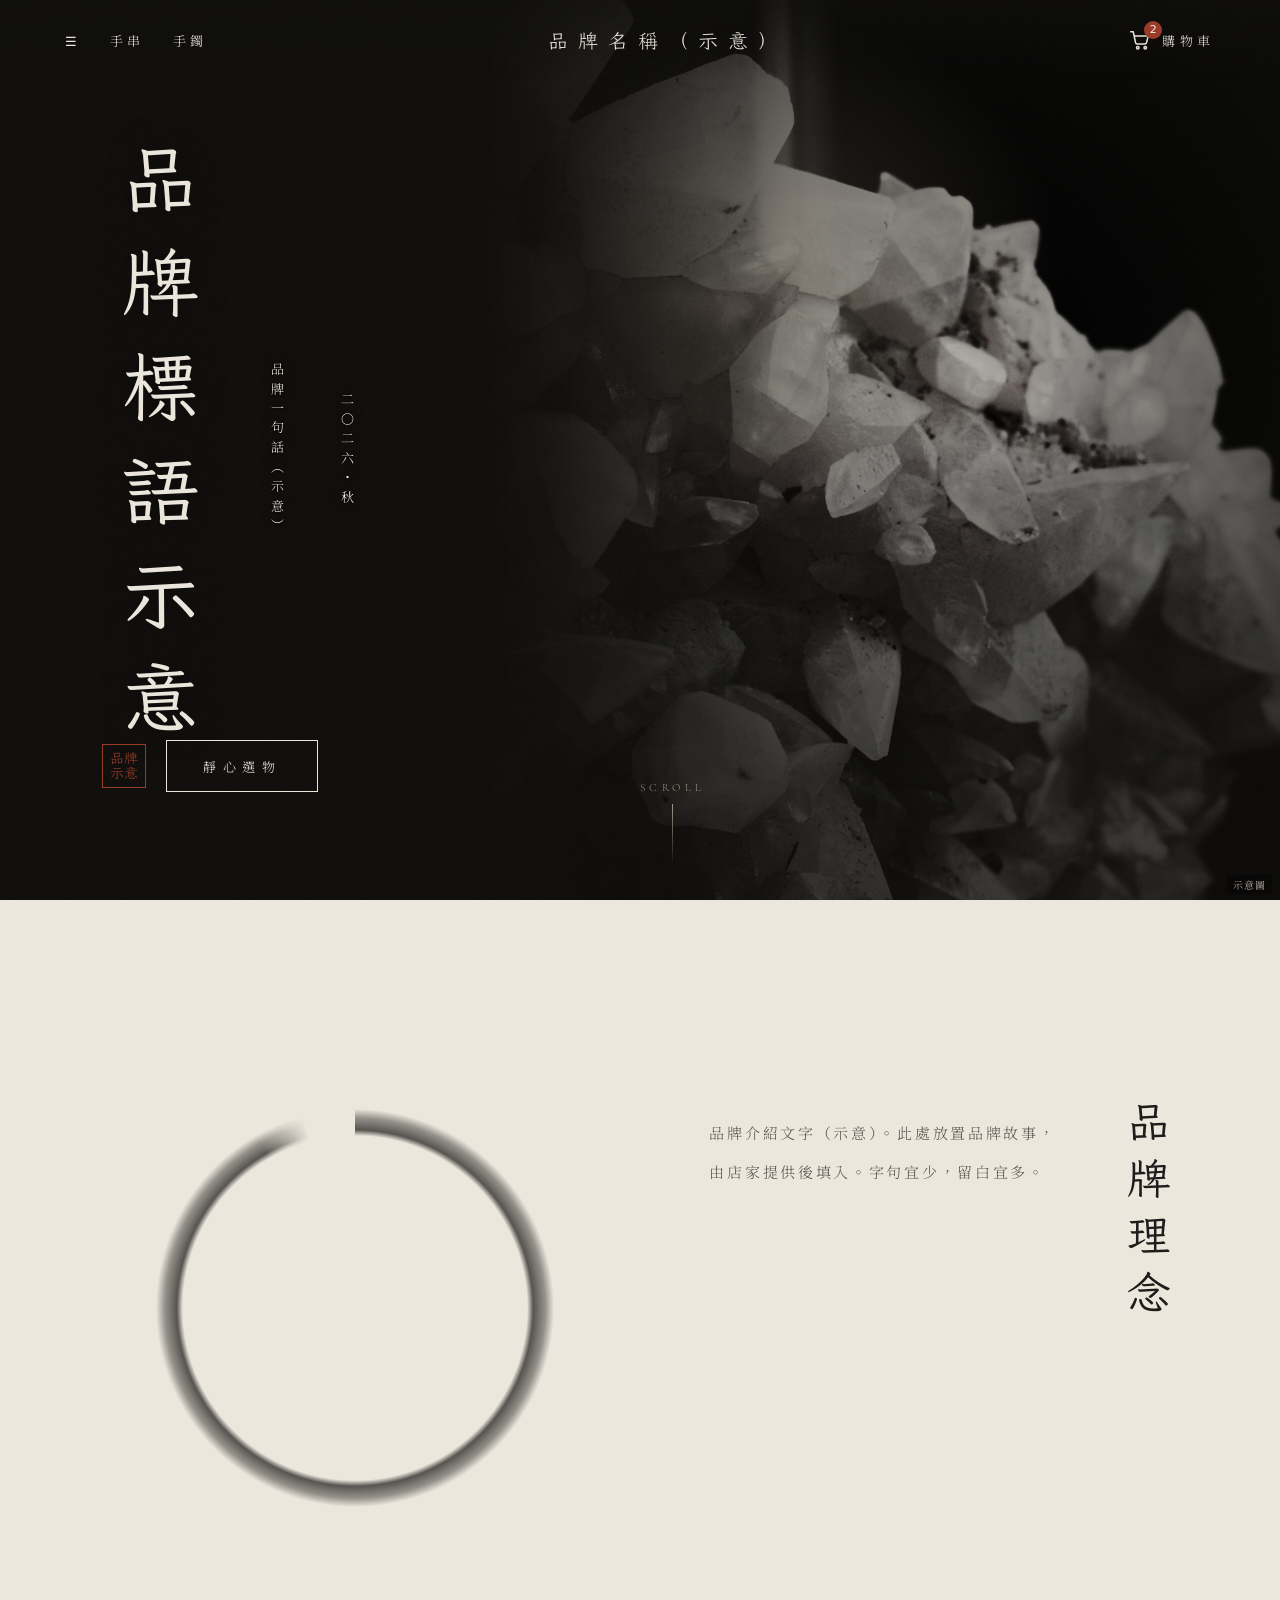
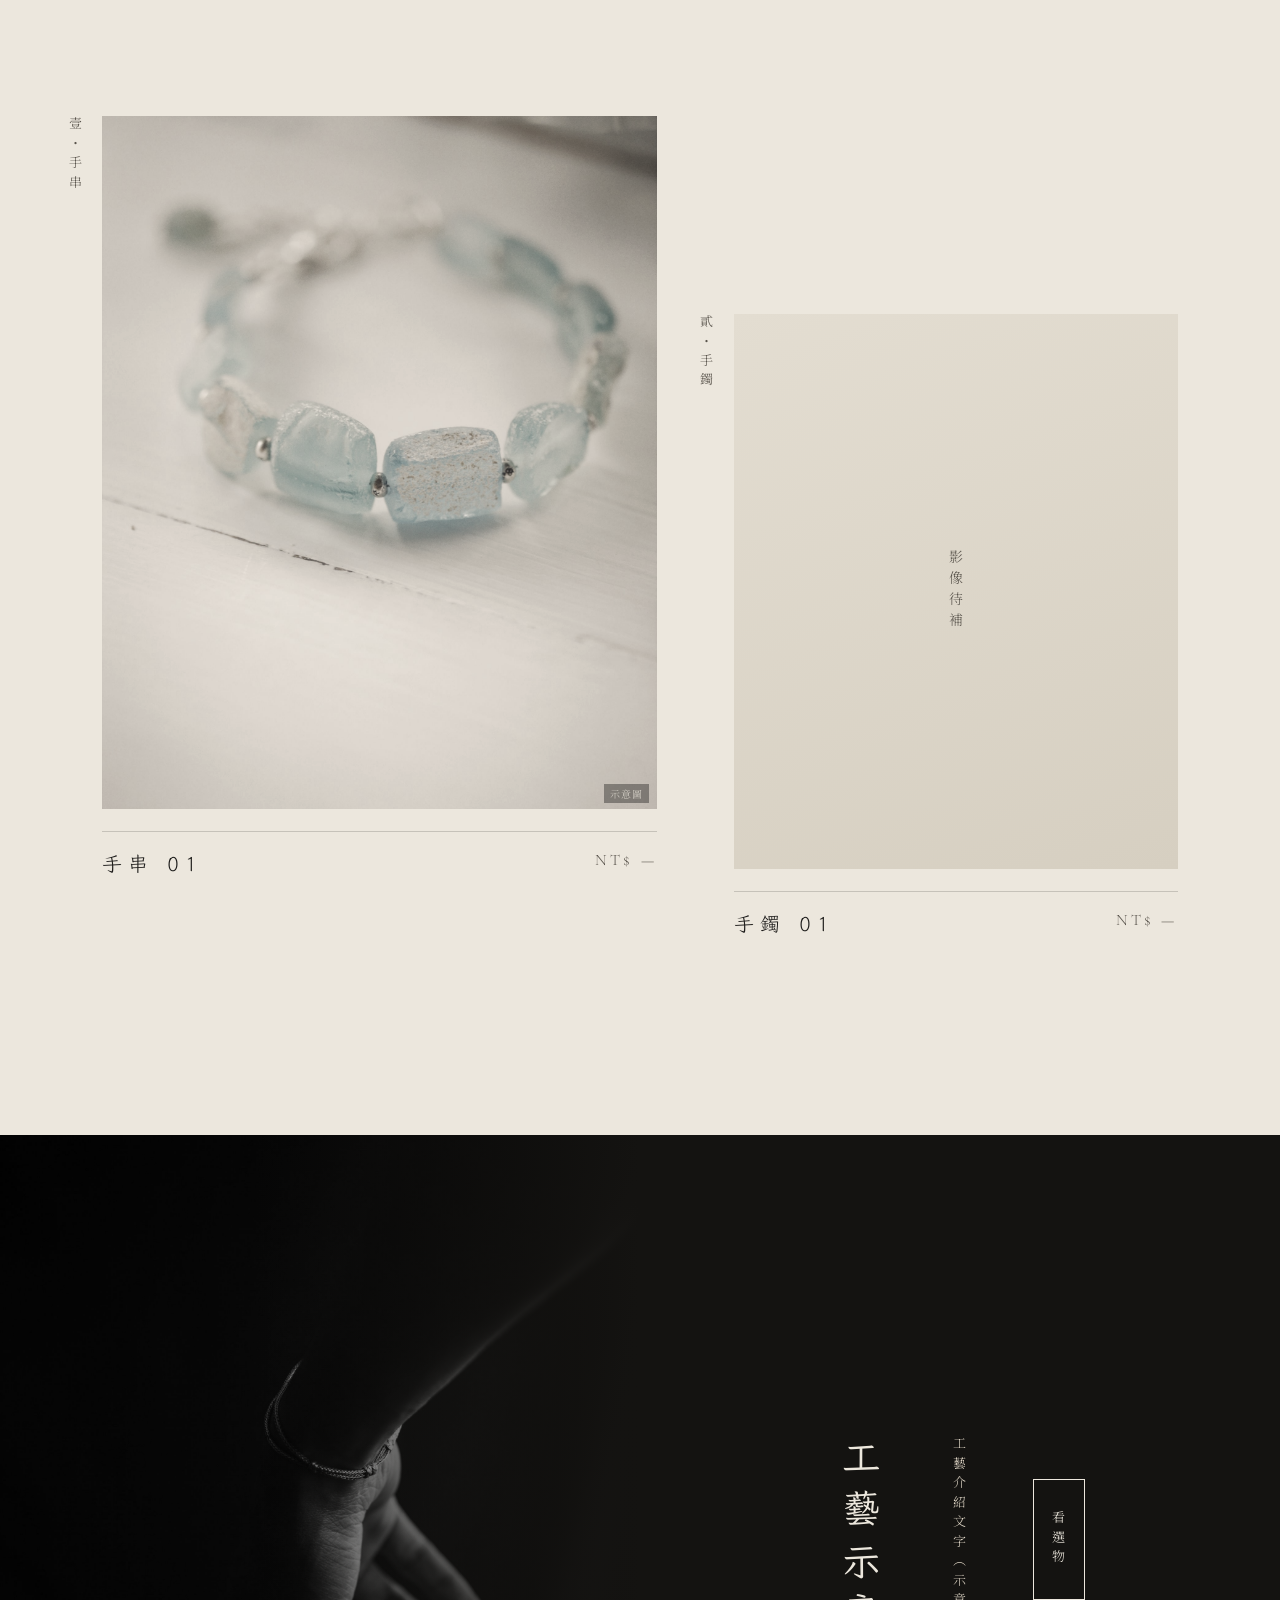
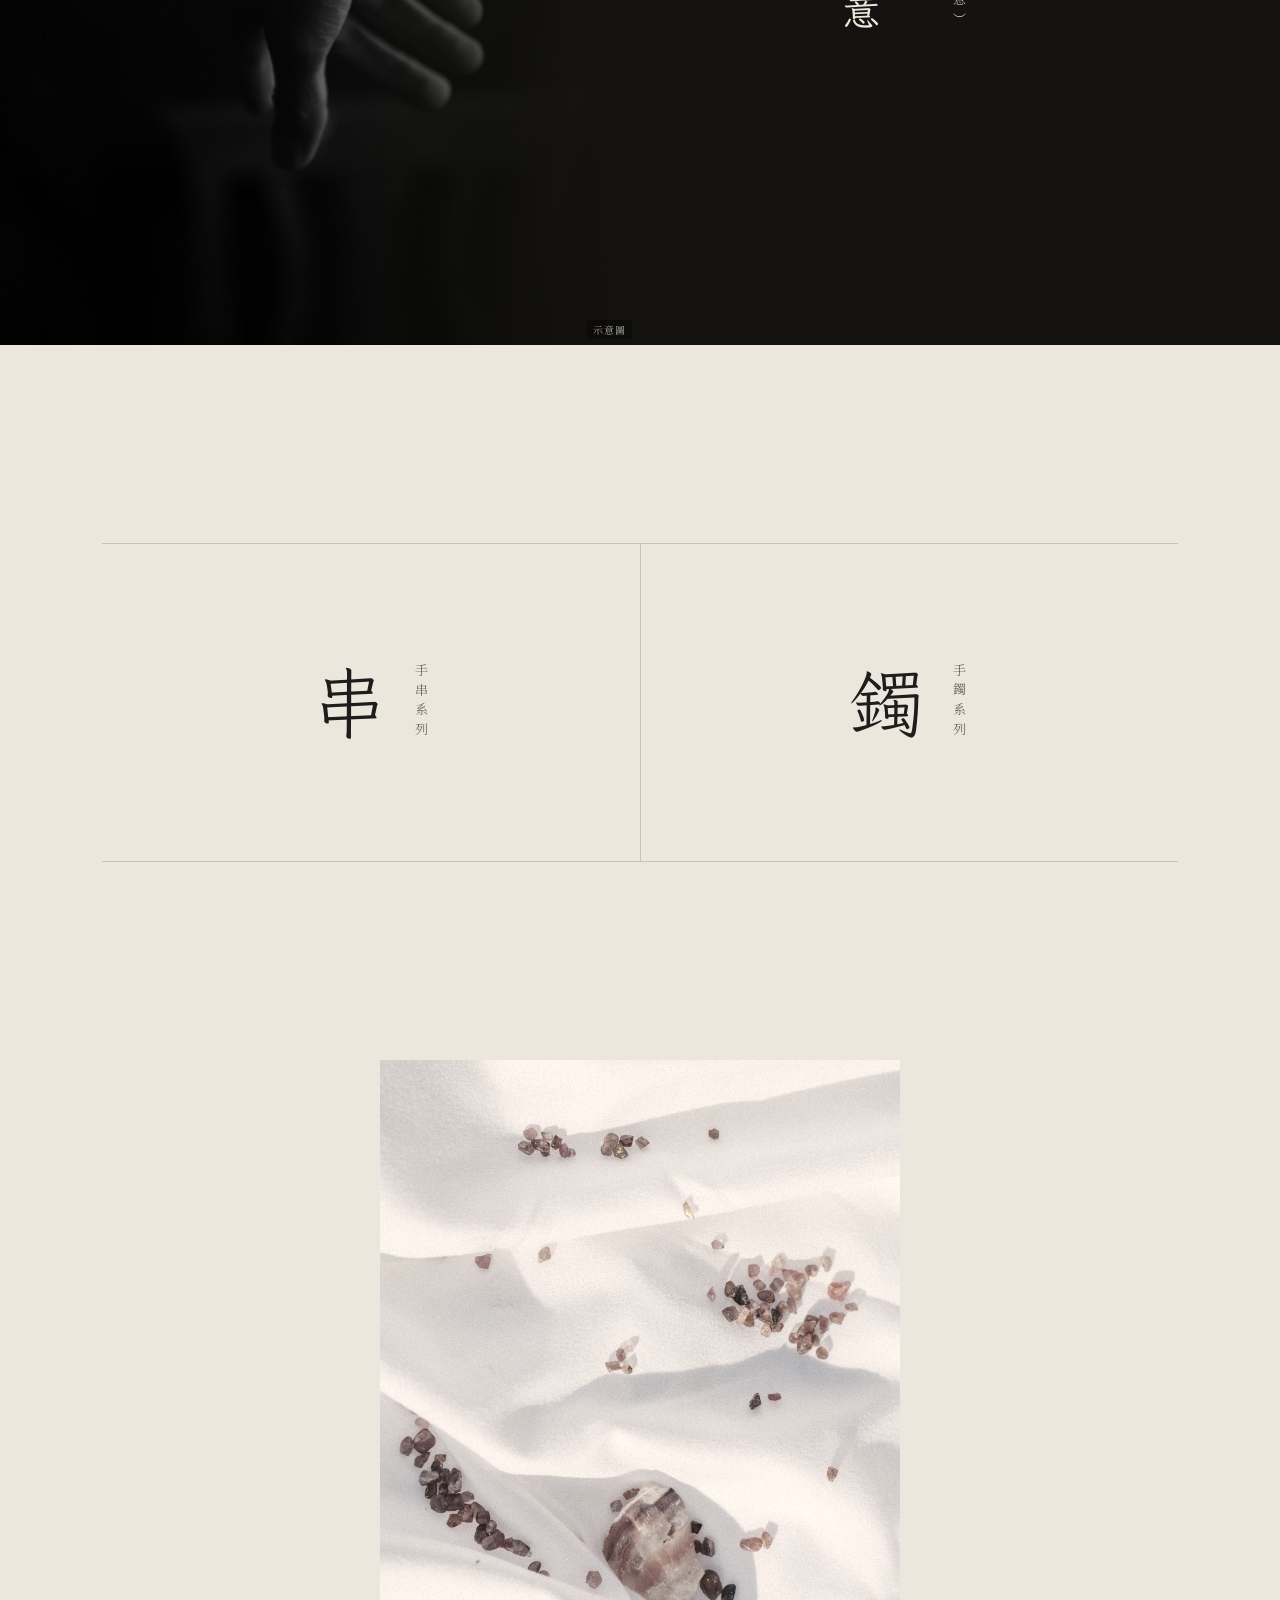
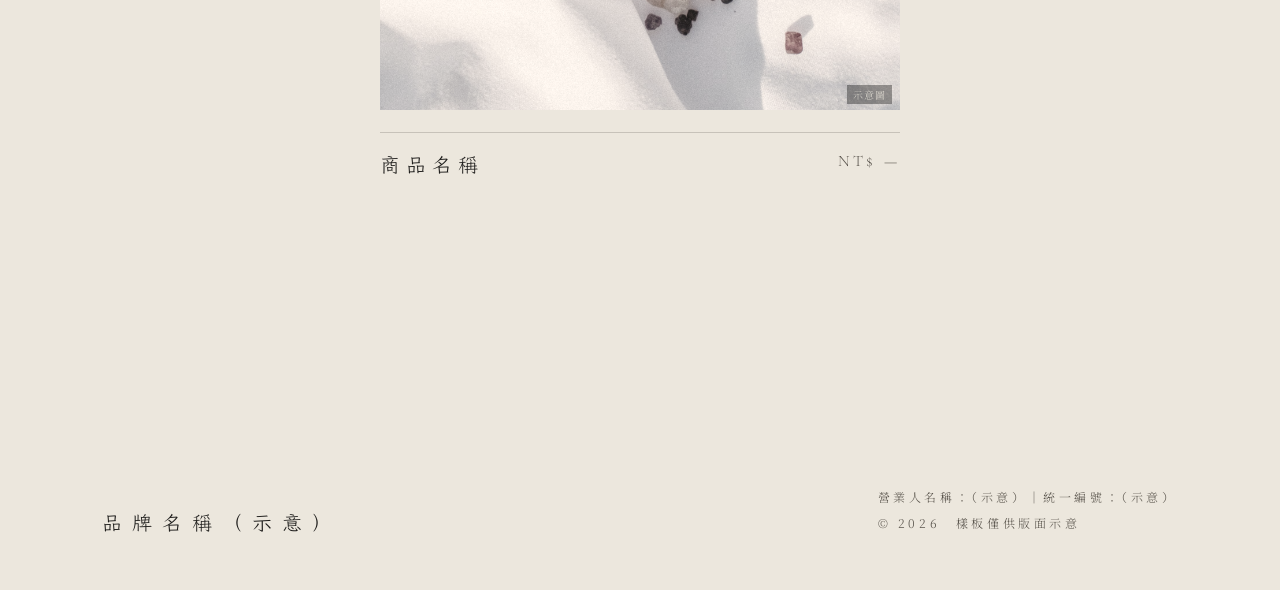
==== commit 29c7d184: "全站「購物袋」改為「購物車」，購物車頁改為一般購物車 - 頁首：內嵌 SVG 購物車線條圖示＋數量徽章（0 件隱藏，id 沿用 bagn）；   電腦版圖示旁加「購物車」字，手機只留圖示＋徽章，點擊區" ====
--- a/index.html
+++ b/index.html
@@ -1,7 +1,7 @@
 <!doctype html><html lang="zh-Hant"><head><meta charset="utf-8"><meta name="viewport" content="width=device-width,initial-scale=1"><title>品牌名稱（示意）</title>
 <link href="https://fonts.googleapis.com/css2?family=LXGW+WenKai+TC:wght@300;400&family=Noto+Serif+TC:wght@200;300;900&family=Cormorant+Garamond:ital,wght@0,300;1,300&display=swap" rel="stylesheet">
 <style>
-:root{--ink:#1e1d1b;--rice:#ece7dd;--tea:#b9a98c;--ash:#5a554d;--ln:rgba(30,29,27,.18);--wk:'LXGW WenKai TC','Noto Serif TC',serif;--tc:'Noto Serif TC','Noto Serif CJK TC',serif;--en:'Cormorant Garamond',serif}
+:root{--ink:#1e1d1b;--rice:#ece7dd;--tea:#b9a98c;--ash:#5a554d;--seal:#9b3b2a;--ln:rgba(30,29,27,.18);--wk:'LXGW WenKai TC','Noto Serif TC',serif;--tc:'Noto Serif TC','Noto Serif CJK TC',serif;--en:'Cormorant Garamond',serif}
 *{box-sizing:border-box}body{margin:0;background:var(--rice);color:var(--ink);font-family:var(--tc);font-weight:300}
 body:before{content:"";position:fixed;inset:0;pointer-events:none;z-index:50;opacity:.6;background:url("data:image/svg+xml,%3Csvg xmlns='http://www.w3.org/2000/svg' width='240' height='240'%3E%3Cfilter id='n'%3E%3CfeTurbulence baseFrequency='.6' numOctaves='4'/%3E%3CfeColorMatrix values='0 0 0 0 .3 0 0 0 0 .27 0 0 0 0 .22 0 0 0 .06 0'/%3E%3C/filter%3E%3Crect width='100%25' height='100%25' filter='url(%23n)'/%3E%3C/svg%3E")}
 a{color:inherit;text-decoration:none}
@@ -12,7 +12,10 @@
 header:before,header:after{content:"";position:absolute;inset:0;z-index:-1;pointer-events:none;transition:opacity .5s ease}header:before{background:linear-gradient(rgba(16,15,13,.6),transparent)}
 header:after{background:rgba(236,231,221,.92);-webkit-backdrop-filter:blur(10px);backdrop-filter:blur(10px);border-bottom:1px solid var(--ln);opacity:0}
 header.solid{color:var(--ink)}header.solid:before{opacity:0}header.solid:after{opacity:1}
-header nav{display:flex}header a{min-height:44px;min-width:44px;display:flex;align-items:center;padding:0 14px;font-size:13px;letter-spacing:.35em}
+header nav{display:flex}header a{min-height:44px;min-width:44px;display:flex;align-items:center;justify-content:center;padding:0 14px;font-size:13px;letter-spacing:.35em}
+/* 頁首購物車 */
+.cartlink{gap:10px}.cico{position:relative;display:inline-flex;width:24px;height:24px;flex:none}.cico svg{display:block}
+.badge{position:absolute;top:-7px;right:-10px;min-width:18px;height:18px;padding:0 5px;border-radius:9px;background:var(--seal);color:#f6f2ea;font:500 11px/18px system-ui,-apple-system,sans-serif;letter-spacing:0;text-align:center}.badge[hidden]{display:none}
 .logo{font-family:var(--wk);font-size:20px;letter-spacing:.5em}
 /* hero: dark, single light */
 .hero{position:relative;height:100vh;min-height:640px;background:#100f0d;overflow:hidden;color:var(--rice)}
@@ -50,7 +53,7 @@
 .cats .k{font-family:var(--wk);font-size:clamp(56px,6vw,96px);font-weight:300;color:var(--ink)}
 footer{padding:12vh 8vw 6vh;display:flex;justify-content:space-between;align-items:flex-end;color:var(--ash);font-size:12px;letter-spacing:.3em}
 .rv{opacity:0;filter:blur(6px);transition:opacity 1.8s ease,filter 1.8s ease}.rv.on{opacity:1;filter:none}
-@media(max-width:760px){.scroll{display:none}header nav a.h{display:none}.logo{font-size:15px;letter-spacing:.35em}
+@media(max-width:760px){.scroll{display:none}header nav a.h{display:none}.cartlink .ct{display:none}.badge{min-width:20px;height:20px;border-radius:10px;font-size:13px;line-height:20px;top:-8px;right:-11px}.logo{font-size:15px;letter-spacing:.35em}
 .hero .img{width:100%}.hero .img:after{background:linear-gradient(90deg,rgba(16,15,13,.82),rgba(16,15,13,.35) 75%),linear-gradient(rgba(16,15,13,.6),transparent 30%,rgba(16,15,13,.85))}
 .hero .t{left:8vw;right:8vw;top:14vh;bottom:auto;align-items:flex-start}.hero h1{font-size:44px}.hero .cta{position:absolute;left:8vw;bottom:14vh;z-index:4}
 section{padding:14vh 8vw}.ma{grid-template-columns:1fr;gap:6vh}.ma h2{writing-mode:horizontal-tb}.enso{width:70vw}
@@ -58,7 +61,7 @@
 .dark{grid-template-columns:1fr}.dark .pic{min-height:56vh}.dark .pic:after{background:linear-gradient(transparent 50%,#141311)}
 .cats a{padding:8vh 0;flex-direction:column;gap:10px}.cats .v{writing-mode:horizontal-tb}footer{flex-direction:column;align-items:flex-start;gap:20px;font-size:13px}.v{font-size:13px}.hero .v{font-size:14px}.tag{font-size:13px}}
 </style></head><body>
-<header><nav><a href="list.html" aria-label="選單">☰</a><a class="h" href="list.html#s">手串</a><a class="h" href="list.html#b">手鐲</a></nav><a class="logo" href="index.html">品牌名稱（示意）</a><nav><a href="cart.html">袋・2</a></nav></header>
+<header><nav><a href="list.html" aria-label="選單">☰</a><a class="h" href="list.html#s">手串</a><a class="h" href="list.html#b">手鐲</a></nav><a class="logo" href="index.html">品牌名稱（示意）</a><nav><a class="cartlink" href="cart.html" aria-label="購物車，2 件商品"><span class="cico"><svg viewBox="0 0 24 24" width="24" height="24" fill="none" stroke="currentColor" stroke-width="1.5" stroke-linecap="round" stroke-linejoin="round" aria-hidden="true" focusable="false"><path d="M2.75 3.75h2.5l2.3 10.9a1.6 1.6 0 0 0 1.6 1.3h7.8a1.6 1.6 0 0 0 1.55-1.2l1.75-6.85H6.1"/><circle cx="9.75" cy="19.75" r="1.25"/><circle cx="17.25" cy="19.75" r="1.25"/></svg><span id="bagn" class="badge">2</span></span><span class="ct">購物車</span></a></nav></header>
 <div class="hero"><div class="img"><img src="assets/quartz-dark.jpg" alt=""><span class="tag">示意圖</span></div><div class="mist"></div>
 <div class="t"><h1>品牌標語示意</h1><div class="v">品牌一句話（示意）</div><div class="v">二〇二六・秋</div></div>
 <div class="cta" style="position:absolute;left:8vw;bottom:12vh;z-index:4;display:flex;align-items:center;gap:20px"><span class="seal">品牌<br>示意</span><a class="btn" href="list.html">靜心選物</a></div>
@@ -77,6 +80,6 @@
 
 <section style="padding-top:0;display:grid;place-items:center"><div class="item rv" style="width:min(520px,80vw)"><div class="pic"><img src="assets/stones-fabric.jpg" alt=""><span class="tag">示意圖</span></div><div class="info"><span class="nm">商品名稱</span><span class="pr">NT$ —</span></div></div></section>
 <footer><span class="logo" style="color:var(--ink)">品牌名稱（示意）</span><span style="line-height:2.2">營業人名稱：（示意）｜統一編號：（示意）<br>© 2026　樣板僅供版面示意</span></footer>
-<script>const io=new IntersectionObserver(es=>es.forEach(e=>{if(e.isIntersecting){e.target.classList.add('on');io.unobserve(e.target)}}),{threshold:.1});document.querySelectorAll('.rv').forEach(el=>io.observe(el));
-/* hero 底部距頁首約 60px 時切換實底，避免米色區塊上文字看不清 */new IntersectionObserver(([e])=>document.querySelector('header').classList.toggle('solid',!e.isIntersecting),{rootMargin:'-140px 0px 0px 0px'}).observe(document.querySelector('.hero'))</script>
+<script src="zen.js"></script>
+<script>/* hero 底部距頁首約 60px 時切換實底，避免米色區塊上文字看不清 */new IntersectionObserver(([e])=>document.querySelector('header').classList.toggle('solid',!e.isIntersecting),{rootMargin:'-140px 0px 0px 0px'}).observe(document.querySelector('.hero'))</script>
 </body></html>
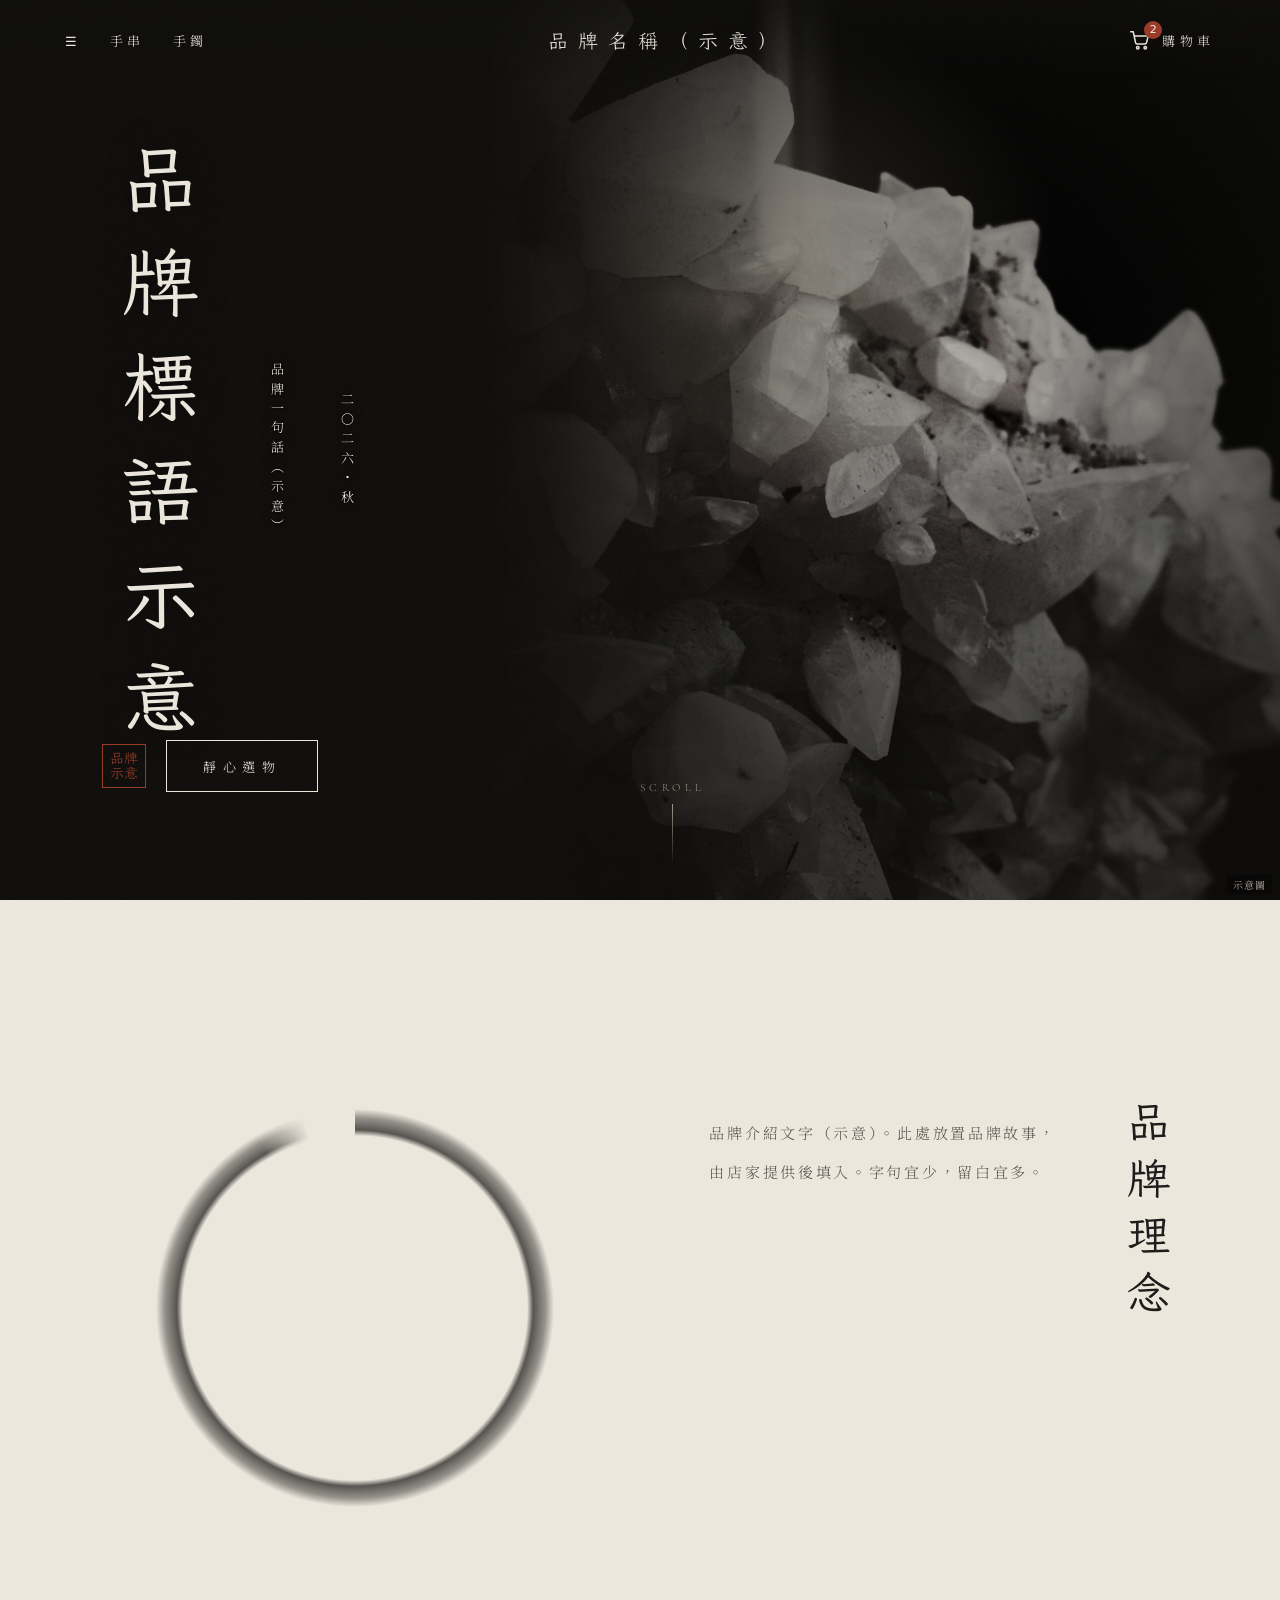
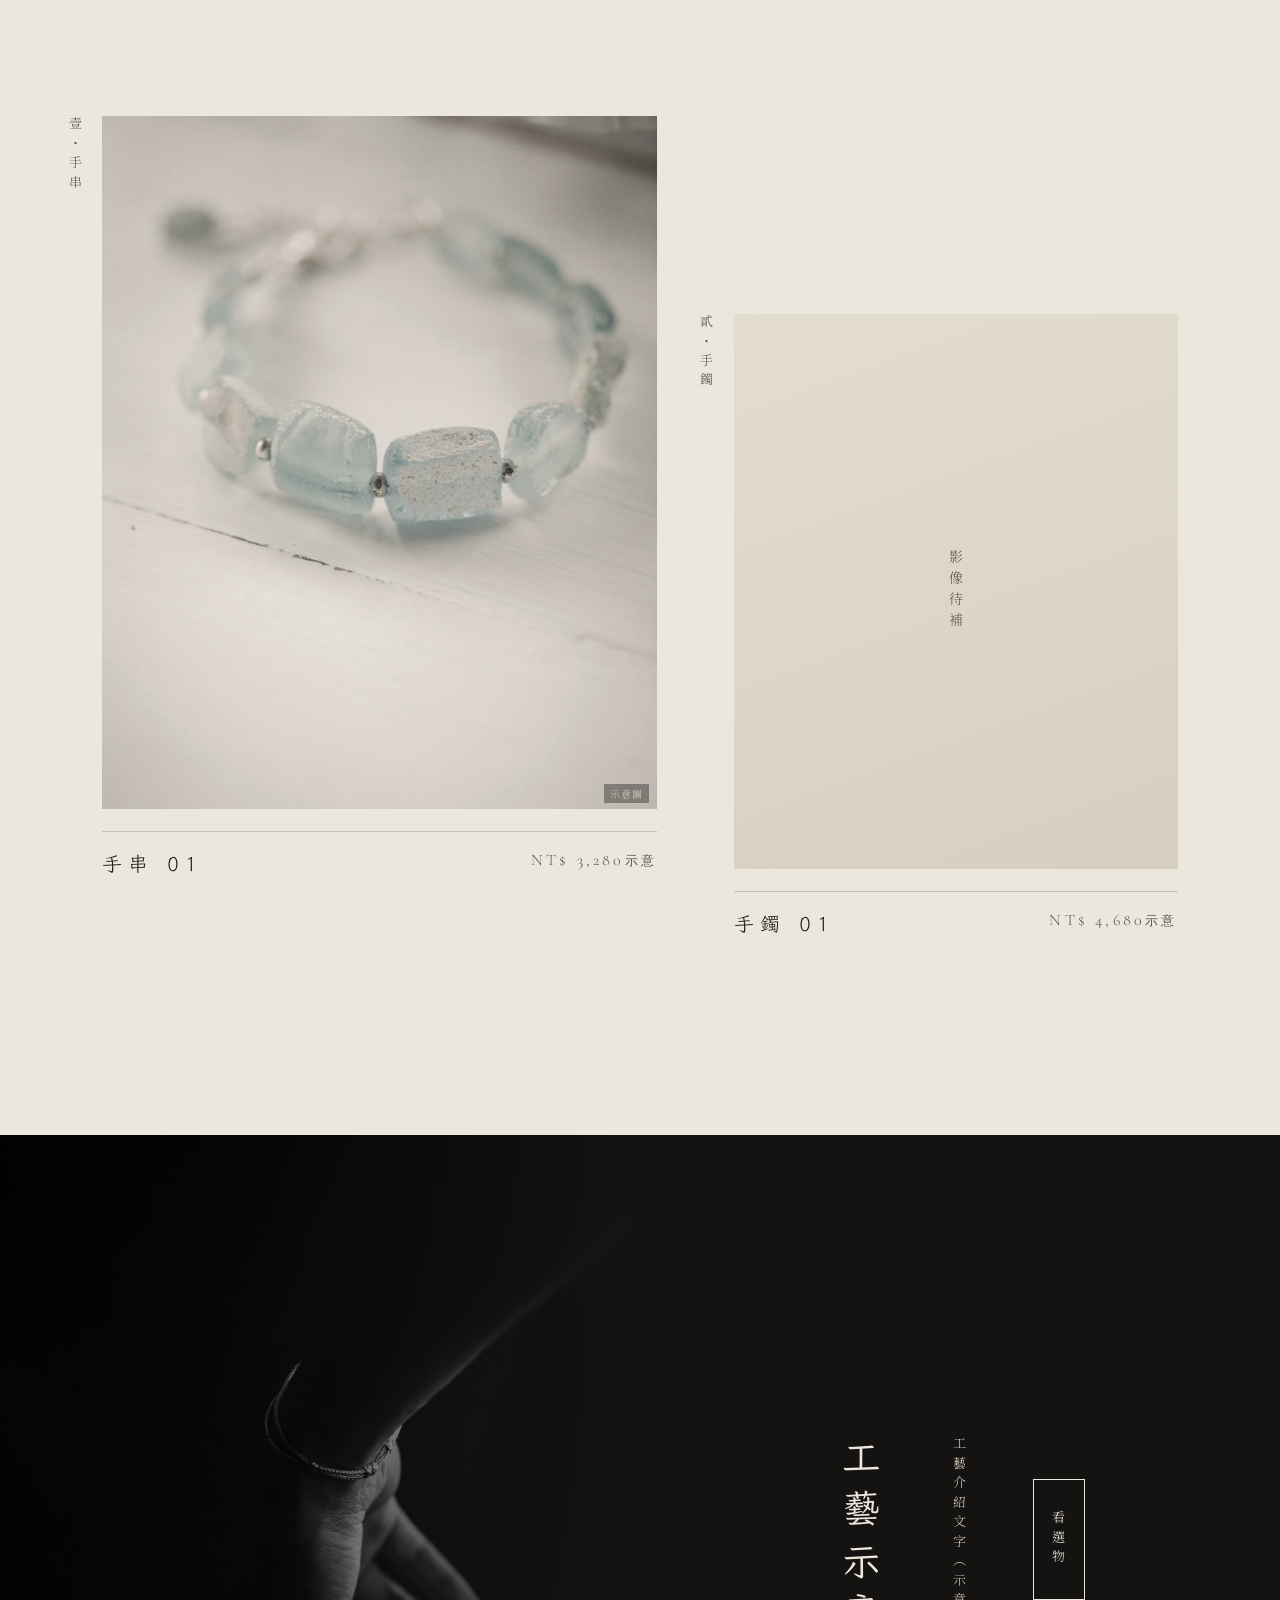
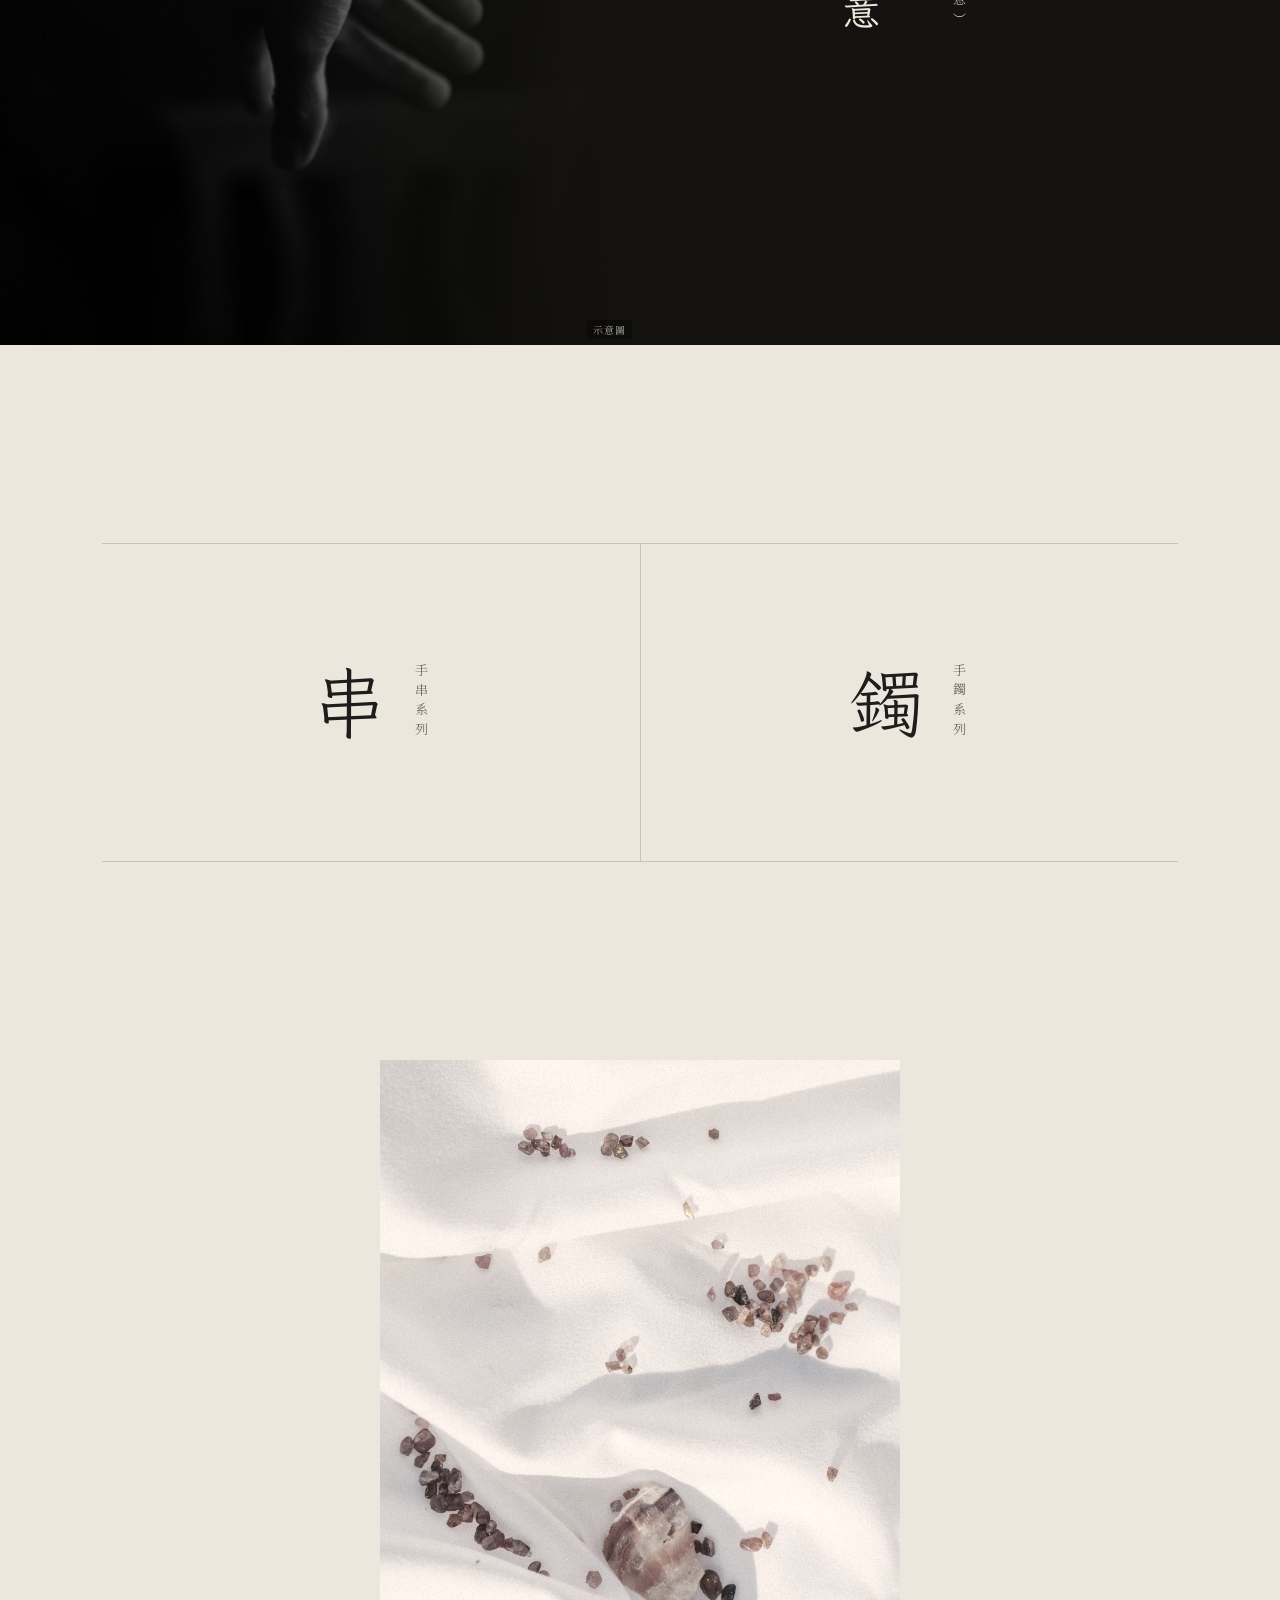
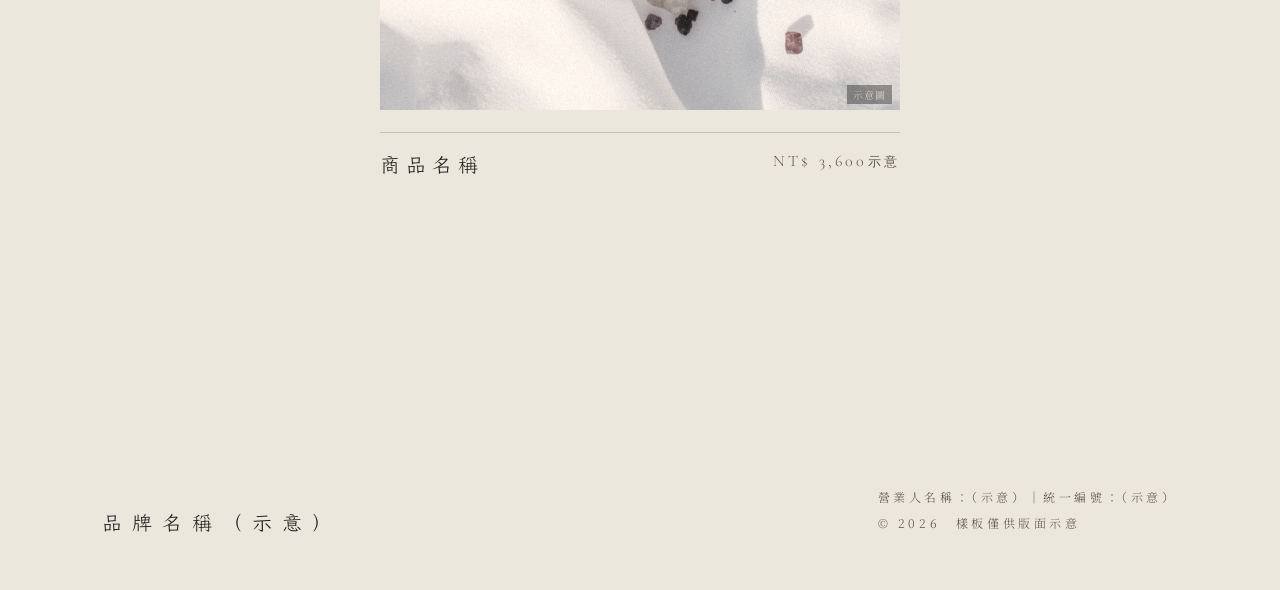
==== commit 80e54746: "示意價集中於 zen.js PRICES（全站一致、旁標「示意」、購物車即時計算）；抽屜移除打勾圖示，僅標題與「已加入購物車」文字 Co-Authored-By: Claude Opus 5.5 <n" ====
--- a/index.html
+++ b/index.html
@@ -70,15 +70,15 @@
 <section><div class="ma rv"><div><div class="enso"></div></div><div style="display:flex;gap:4vw;flex-direction:row-reverse"><h2>品牌理念</h2><p>品牌介紹文字（示意）。此處放置品牌故事，由店家提供後填入。字句宜少，留白宜多。</p></div></div></section>
 
 <section style="padding-top:0"><div class="items">
-<a class="item rv" href="product.html"><div class="v vv">壹・手串</div><div class="pic"><img src="assets/bracelet-a.jpg" alt=""><span class="tag">示意圖</span></div><div class="info"><span class="nm">手串 01</span><span class="pr">NT$ —</span></div></a>
-<a class="item b rv" href="product.html"><div class="v vv">貳・手鐲</div><div class="void"><span class="v">影像待補</span></div><div class="info"><span class="nm">手鐲 01</span><span class="pr">NT$ —</span></div></a>
+<a class="item rv" href="product.html"><div class="v vv">壹・手串</div><div class="pic"><img src="assets/bracelet-a.jpg" alt=""><span class="tag">示意圖</span></div><div class="info"><span class="nm">手串 01</span><span class="pr" data-p="手串 01">NT$ —</span></div></a>
+<a class="item b rv" href="product.html"><div class="v vv">貳・手鐲</div><div class="void"><span class="v">影像待補</span></div><div class="info"><span class="nm">手鐲 01</span><span class="pr" data-p="手鐲 01">NT$ —</span></div></a>
 </div></section>
 
 <section class="dark"><div class="pic"><img src="assets/dark-hand.jpg" alt=""><span class="tag">示意圖</span></div><div class="tx rv"><h2>工藝示意</h2><div class="v" style="color:#ddd4c4;height:16em">工藝介紹文字（示意）</div><a class="btn" href="list.html" style="writing-mode:vertical-rl;padding:30px 0;min-width:52px">看選物</a></div></section>
 
 <section><div class="cats rv"><a href="list.html#s"><span class="k">串</span><span class="v">手串系列</span></a><a href="list.html#b"><span class="k">鐲</span><span class="v">手鐲系列</span></a></div></section>
 
-<section style="padding-top:0;display:grid;place-items:center"><div class="item rv" style="width:min(520px,80vw)"><div class="pic"><img src="assets/stones-fabric.jpg" alt=""><span class="tag">示意圖</span></div><div class="info"><span class="nm">商品名稱</span><span class="pr">NT$ —</span></div></div></section>
+<section style="padding-top:0;display:grid;place-items:center"><div class="item rv" style="width:min(520px,80vw)"><div class="pic"><img src="assets/stones-fabric.jpg" alt=""><span class="tag">示意圖</span></div><div class="info"><span class="nm">商品名稱</span><span class="pr" data-p="商品名稱">NT$ —</span></div></div></section>
 <footer><span class="logo" style="color:var(--ink)">品牌名稱（示意）</span><span style="line-height:2.2">營業人名稱：（示意）｜統一編號：（示意）<br>© 2026　樣板僅供版面示意</span></footer>
 <script src="zen.js"></script>
 <script>/* hero 底部距頁首約 60px 時切換實底，避免米色區塊上文字看不清 */new IntersectionObserver(([e])=>document.querySelector('header').classList.toggle('solid',!e.isIntersecting),{rootMargin:'-140px 0px 0px 0px'}).observe(document.querySelector('.hero'))</script>
